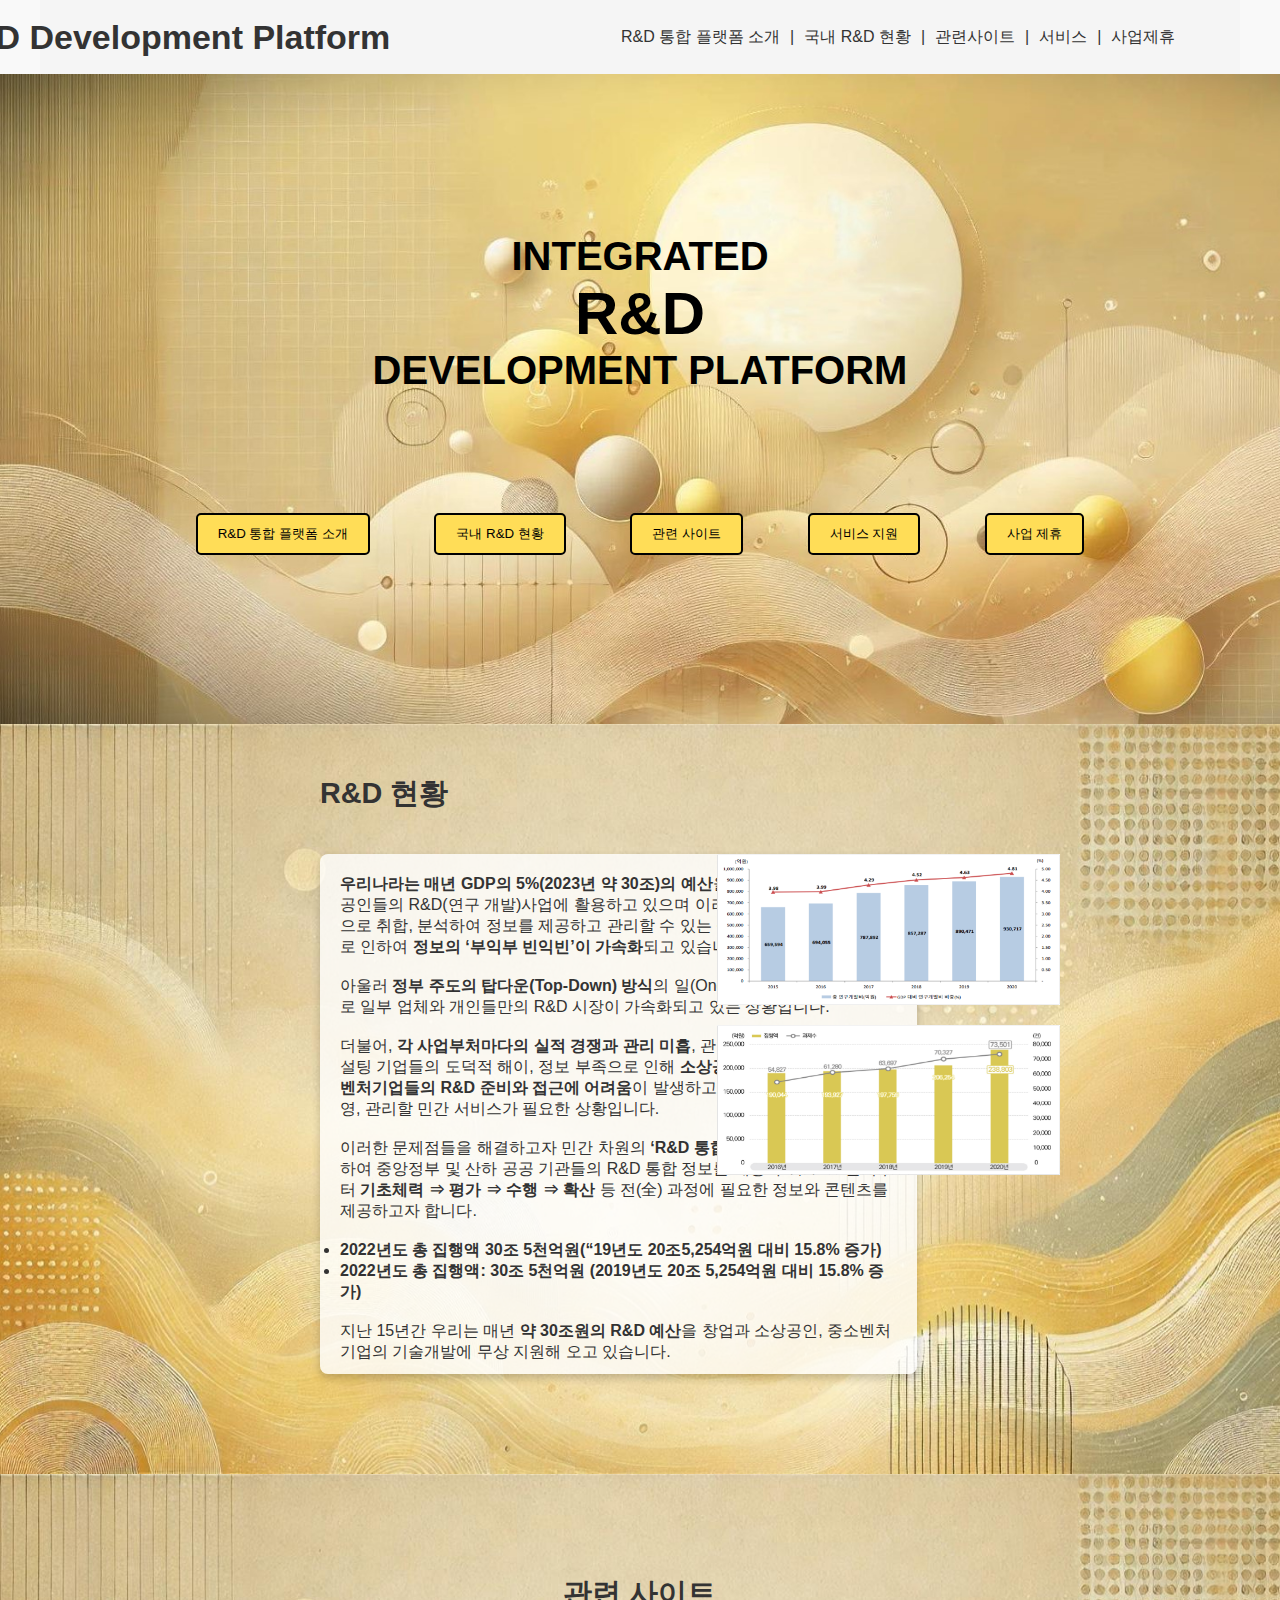
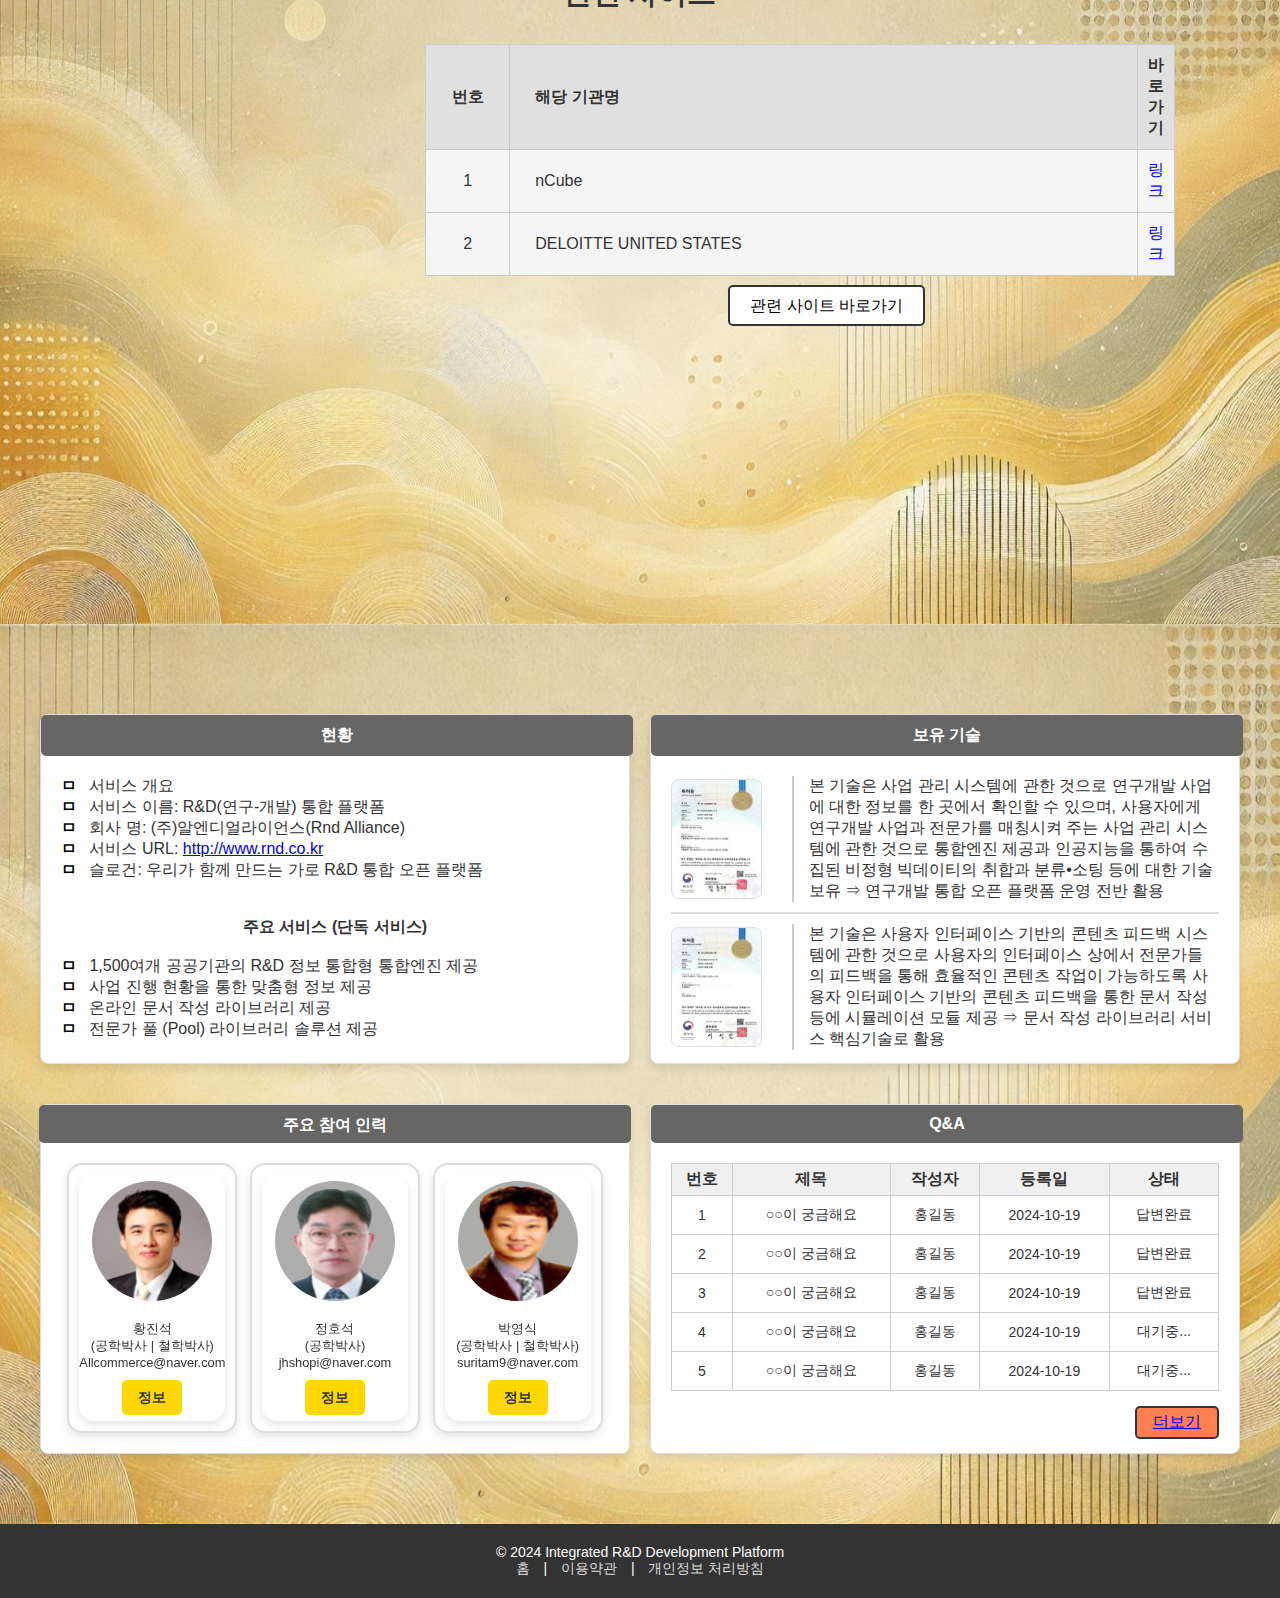
==== index.html @ ad9f5a53 "Add files via upload" ====
<!DOCTYPE html>
<html lang="ko">
<head>
    <meta charset="UTF-8">
    <meta name="viewport" content="width=device-width, initial-scale=1.0">
    <title>Integrated R&D Development Platform</title>
    <link rel="stylesheet" href="indexstyles.css">
</head>

<body>
    <!-- Header -->
        <header>
            <div class="container">
                <h1>Integrated R&D Development Platform</h1>
                <nav class="center-nav">
                    <div class="dropdown">
                        <a href="index.html">R&D 통합 플랫폼 소개</a>
                        <div class="dropdown-content">
                            <a href="link1.html">현황</a>
                            <a href="link1.html">보유기술</a>
                            <a href="link1.html">참여인력</a>
                        </div>
                    </div>
                    <span>|</span>
                    
                    <!-- 서브 메뉴가 포함된 항목 -->
                    <div class="dropdown">
                        <a href="kr_rd_status.html">국내 R&D 현황</a>
                        <div class="dropdown-content">
                            <a href="kr_rd_status.html">현황</a>
                        </div>
                    </div>
                    
                    <span>|</span>
                    <a href="rd_links.html">관련사이트</a>
                    <span>|</span>
    
                    <div class="dropdown">
                        <a href="rd_service.html">서비스</a>
                        <div class="dropdown-content">
                            <a href="rd_service.html">공지사항</a>
                            <a href="link1.html">게시판</a>
                        </div>
                    </div>
                    
                    <span>|</span>
                    <div class="dropdown">
                        <a href="rd_partnership.html">사업제휴</a>
                        <div class="dropdown-content">
                            <a href="link1.html">게시판</a>
                        </div>
                    </div>
                </nav>
                <div class="right-nav">
                    <a href="login.html">로그인</a>
                    <a href="signup.html">회원가입</a>
                </div>
            </div>
        </header>

    <!-- Main Banner -->
    <section class="main-banner">
        <div class="banner-content">
            <h2>INTEGRATED<br><span class="highlight">R&D</span><br>DEVELOPMENT PLATFORM</h2>
            <div class="main-buttons">
                <button>R&D 통합 플랫폼 소개</button>
                <button>국내 R&D 현황</button>
                <button>관련 사이트</button>
                <button>서비스 지원</button>
                <button>사업 제휴</button>
            </div>
        </div>
    </section>

    <!-- R&D 현황 Section -->
    <section id="status" class="rnd-status">
        <h3>R&D 현황</h3>
        <div class="rnd-content">
            <div class="text">
                <p><strong>우리나라는 매년 GDP의 5%(2023년 약 30조)의 예산</strong>을 중소기업 및 창업, 소상공인들의 R&D(연구 개발)사업에 활용하고 있으며 이러한 R&D 예산을 전문적으로 취합, 분석하여 정보를 제공하고 관리할 수 있는 공공 및 민간업체의 부재로 인하여 <strong>정보의 ‘부익부 빈익빈’이 가속화</strong>되고 있습니다.</p>
                <br>
                <p>아울러 <strong>정부 주도의 탑다운(Top-Down) 방식</strong>의 일(One)방향적인 예산 집행으로 일부 업체와 개인들만의 R&D 시장이 가속화되고 있는 상황입니다.</p>
                <br>
                <p>더불어, <strong>각 사업부처마다의 실적 경쟁과 관리 미흡</strong>, 관련 전문가 검증 부재와 컨설팅 기업들의 도덕적 해이, 정보 부족으로 인해 <strong>소상공인 및 예비창업자, 중소벤처기업들의 R&D 준비와 접근에 어려움</strong>이 발생하고 있으며, R&D 사업을 운영, 관리할 민간 서비스가 필요한 상황입니다.</p>
                <br>
                <p>이러한 문제점들을 해결하고자 민간 차원의 <strong>‘R&D 통합 플랫폼’</strong> 서비스를 제공하여 중앙정부 및 산하 공공 기관들의 R&D 통합 정보를 제공하고, R&D 준비부터 <strong>기초체력 ⇒ 평가 ⇒ 수행 ⇒ 확산</strong> 등 전(全) 과정에 필요한 정보와 콘텐츠를 제공하고자 합니다.</p>
                <br>
                <li><strong>2022년도 총 집행액 30조 5천억원(“19년도 20조5,254억원 대비 15.8% 증가)</strong></li>
                <li><strong>2022년도 총 집행액: 30조 5천억원 (2019년도 20조 5,254억원 대비 15.8% 증가)</strong></li>
                <br>
                <p>지난 15년간 우리는 매년 <strong>약 30조원의 R&D 예산</strong>을 창업과 소상공인, 중소벤처기업의 기술개발에 무상 지원해 오고 있습니다.</p>
                <br>
                <p>약 800여개의 기관에서 연구개발 예산을 집행하고 있으나 각기 다른 홈페이지에서 정보를 제공하기에 <strong>일반 시민들이 정보에 접근하기 어려운 상황</strong>입니다. 아울러, 이와 같은 사업을 평가, 심사하는 <strong>전문가들 또한 다른 정보에 접근하기 어려운 현실</strong>입니다.</p>
                <br>
                <p>따라서, 최근 이러한 정보들을 취합하여 제공하는 서비스들이 생기고 있지만, 일부 대기업(은행 등)에서 제공하는 유사 서비스는 <strong>‘맛보기’ 수준의 정보 제공에 그치고 있는 상황</strong>입니다.</p>
                <br>
                <p>연구개발(R&D) 통합 플랫폼은 <strong>800여개의 주요 정부부처와 유관기관</strong>이 제공하는 연구개발 사업 내용을 실시간으로 취합하고, 소비자들의 니즈에 부합하도록 가공하여 <strong>통합 포털(Portal)</strong> 역할을 수행할 것입니다.</p>
            </div>
            <div class="charts">
                <img src="picture/chart1.png" alt="Chart 1">
                <img src="picture/chart2.png" alt="Chart 2">
            </div>
        </div>
    </section>

    <!-- 관련 사이트 Section -->
    <section id="related-sites" class="related-sites">
        <h3>관련 사이트</h3>
        <table>
            <tr>
                <th><strong>번호</strong></th>
                <th><strong>해당 기관명</strong></th>
                <th><strong>바로가기</strong></th>
            </tr>
            <tr class="data-row">
                <td>1</td>
                <td>nCube</td>
                <td><a href="https://ncube.com/" target="_blank">링크</a></td>
            </tr>
            <tr class="data-row">
                <td>2</td>
                <td>DELOITTE UNITED STATES</td>
                <td><a href="https://www2.deloitte.com/us/en/insights/topics/digital-transformation/cloud-enabled-research-and-development-innovation.html" target="_blank">링크</a></td>
            </tr>
            <!-- 추가적인 테이블 행들 -->
        </table>
        <div class="button-container">
            <a href="https://example.com" class="go-button">관련 사이트 바로가기</a> <!-- 링크 추가 -->
        </div>
    </section>

    <!-- 인포 페이지 사이트 Section -->
    <section class="info-page">
        <!-- 첫 번째 가로 정렬 그룹: 현황과 보유 기술 -->
        <div class="horizontal-container">
            <!-- 현황 Section -->
            <div class="section overview">
                <h3>현황</h3>
                <ul>
                    <li>서비스 개요</li>
                    <li>서비스 이름: R&D(연구-개발) 통합 플랫폼</li>
                    <li>회사 명: (주)알엔디얼라이언스(Rnd Alliance)</li>
                    <li>서비스 URL: <a href="index.html">http://www.rnd.co.kr</a></li>
                    <li>슬로건: 우리가 함께 만드는 가로 R&D 통합 오픈 플랫폼</li>
                </ul>
                <br>
                <br>
                <h4>주요 서비스 (단독 서비스)</h4>
                <br>
                <ul>
                    <li>1,500여개 공공기관의 R&D 정보 통합형 통합엔진 제공</li>
                    <li>사업 진행 현황을 통한 맞춤형 정보 제공</li>
                    <li>온라인 문서 작성 라이브러리 제공</li>
                    <li>전문가 풀 (Pool) 라이브러리 솔루션 제공</li>
                </ul>
            </div>
    
            <!-- 보유 기술 Section -->
            <div class="section technology">
                <h3>보유 기술</h3>
                <div class="tech-details">
                    <img src="picture/certificate1.jpg" alt="기술 이미지">
                    <p>본 기술은 사업 관리 시스템에 관한 것으로 연구개발 사업에 대한 정보를 한 곳에서 확인할 수 있으며, 사용자에게 연구개발 사업과 전문가를 매칭시켜 주는 사업 관리 시스템에 관한 것으로 통합엔진 제공과 인공지능을 통하여 수집된 비정형 빅데이티의 취합과 분류•소팅 등에 대한 기술 보유
                        ⇒ 연구개발 통합 오픈 플랫폼 운영 전반 활용</p>
                </div>
                <div class="tech-details">
                    <img src="picture/certificate2.jpg" alt="기술 이미지">
                    <p>본 기술은 사용자 인터페이스 기반의 콘텐츠 피드백 시스템에 관한 것으로 사용자의 인터페이스 상에서 전문가들의 피드백을 통해 효율적인 콘텐츠 작업이 가능하도록 사용자 인터페이스 기반의 콘텐츠 피드백을 통한 문서 작성 등에 시뮬레이션 모듈 제공
                        ⇒ 문서 작성 라이브러리 서비스 핵심기술로 활용</p>
                </div>
            </div>
        </div>
    
        <!-- 두 번째 가로 정렬 그룹: 주요 참여 인력과 Q&A -->
        <div class="horizontal-container">
            <!-- 주요 참여 인력 Section -->
            <div class="section team">
                <h3>주요 참여 인력</h3>
                <div class="team-members-container">
                    <div class="team-member">
                        <div class="card">
                            <!-- Front Side -->
                            <div class="card-front">
                                <img src="picture/hwang.png" alt="황진석">
                                <p>황진석<br>(공학박사 | 철학박사)</p>
                                <p>Allcommerce@naver.com</p>
                                <button class="info-button" onclick="flipCard(this)">정보</button>
                            </div>
                            <!-- Back Side -->
                            <div class="card-back">
                            <p><strong>∎전문분야 :</strong><br> IT 신기술, <br>정보보안,<br> 메타버스, <br>IT서비스, SNS</p>
                                <br>
                            <strong><p>∎주요약력 :<br></p></strong>
                                <p>㈜올커머스 대표<br></p>
                                <br>
                                <p>동국대학교 국제정보보호대학원 겸임교수 <br><br>동서울대학교 <br>컴퓨터정보과 <br>겸임교수<br></p>
                                <br>
                                <p>(사)한국IT정책<br>경영학회 이사 <br><br>(사)한국불교명상상담심리학회 <br>이사<br></p>
                                <br>
                                <strong><p>∎ 학력 :<br></p></strong>
                                <p>서울불교대학원대학교 불교학<br>(응용불교) 전공 <br>철학박사<br></p>
                                <br>
                                <p>숭실대학교 <br>일반대학원 <br>IT정책경영<br>(IT 서비스) 전공 <br>공학박사<br></p>
                                <br>
                                <p>동국대학교 국제정보보호대학원 정보보호<br>(사이버 포렌식)전공 <br>공학석사<br></p>
                                <button class="info-button" onclick="flipCard(this)">뒤로</button>
                            </div>
                        </div>
                    </div>
    
                    <div class="team-member">
                        <div class="card">
                            <div class="card-front">
                                <img src="picture/jung.png" alt="정호석">
                                <p>정호석<br>(공학박사)</p>
                                <p>jhshopi@naver.com</p>
                                <button class="info-button" onclick="flipCard(this)">정보</button>
                            </div>
                            <div class="card-back">
                                <p><strong>∎전문분야 :</strong><br><br><br></p>
                                    <p><strong>∎주요약력 :</strong><br></p>
                                    <p>㈜나오디지털 <br>대표</p>
                                    <br>
                                    <p>대한민국산업<br>현장교수<br>(정보통신 4기)<br><br> 전자, 전기, <br>유•무선 기능장<br></p>
                                    <br>
                                    <p><strong>∎ 학력 :</strong></p>
                                    <p>서울불교대학원대학교 불교학<br>(응용불교) 전공 <br>철학박사</p>
                                    <br>
                                    <p>숭실대학교 <br>일반대학원 <br>IT정책경영<br>(IT 서비스) 전공 <br>공학박사</p>
                                    <br>
                                    <p>동국대학교 <br>국제정보보호<br>대학원 정보보호(사이버 포렌식)전공 <br>공학석사</p>
                                <button class="info-button" onclick="flipCard(this)">뒤로</button>
                            </div>
                        </div>
                    </div>
    
                    <div class="team-member">
                        <div class="card">
                            <div class="card-front">
                                <img src="picture/park.png" alt="박영식">
                                <p>박영식<br>(공학박사 | 철학박사)</p>
                                <p>suritam9@naver.com</p>
                                <button class="info-button" onclick="flipCard(this)">정보</button>
                            </div>
                            <div class="card-back">
                                <p><strong>∎전문분야 :</strong> <br>정보보호, <br>해킹, 인공지능</p>
                                <br>
                                <p><strong>∎주요약력 :</strong></p>
                                <p>㈜보안정보기술 대표</p>
                                <br>
                                <p>동서울대학교 <br>컴퓨터정보과 <br>겸임교수</p>
                                <br>
                                <p><strong>∎ 학력 :</strong></p>
                                <p>서울불교대학원대학교 불교학<br>(응용불교) 전공 <br>철학박사</p>
                                <br>
                                <p>숭실대학교 <br>일반대학원 <br>IT정책경영<br>(IT 서비스) 전공 <br>공학박사</p>
                                <br>
                                <p>숭실대학교 <br>정보보호대학원  <br>공학석사 <br><br>숭실대학교<br> 컴퓨터 정보과 <br>학사</p>
                                <button class="info-button" onclick="flipCard(this)">뒤로</button>
                            </div>
                        </div>
                    </div>
                </div>
            </div>
        
    
            <!-- Q&A Section -->
            <div class="section qna">
                <h3>Q&A</h3>
                <table>
                    <tr>
                        <th>번호</th>
                        <th>제목</th>
                        <th>작성자</th>
                        <th>등록일</th>
                        <th>상태</th>
                    </tr>
                    <tr>
                        <td>1</td>
                        <td>○○이 궁금해요</td>
                        <td>홍길동</td>
                        <td>2024-10-19</td>
                        <td>답변완료</td>
                    </tr>
                    <tr>
                        <td>2</td>
                        <td>○○이 궁금해요</td>
                        <td>홍길동</td>
                        <td>2024-10-19</td>
                        <td>답변완료</td>
                    </tr>
                    <tr>
                        <td>3</td>
                        <td>○○이 궁금해요</td>
                        <td>홍길동</td>
                        <td>2024-10-19</td>
                        <td>답변완료</td>
                    </tr>
                    <tr>
                        <td>4</td>
                        <td>○○이 궁금해요</td>
                        <td>홍길동</td>
                        <td>2024-10-19</td>
                        <td>대기중...</td>
                    </tr>
                    <tr>
                        <td>5</td>
                        <td>○○이 궁금해요</td>
                        <td>홍길동</td>
                        <td>2024-10-19</td>
                        <td>대기중...</td>
                    </tr>
                </table>
                <div class="more-button">
                    <a href="https://example.com">더보기</a> <!-- 링크 추가 -->
                </div>
            </div>
        </div>
    </section>

    <!-- Footer Section -->
    <footer>
        <p>© 2024 Integrated R&D Development Platform</p>
        <nav>
            <a href="#">홈</a> | <a href="#">이용약관</a> | <a href="#">개인정보 처리방침</a>
        </nav>
    </footer>

    <!-- JavaScript를 여기에 추가 -->
    <script>
        document.addEventListener("DOMContentLoaded", function() { //관련 사이트 Section javascript
            const rows = document.querySelectorAll(".data-row");
            rows.forEach((row, index) => {
                if (index < 10) { // 첫 10개 행 표시
                    row.style.display = "table-row";
                }
            });
        });

        function flipCard(button) {  // 주요 참여인력 카드 뒤집기 Section javascript
            const teamMember = button.closest('.team-member');
            teamMember.classList.toggle('flipped'); // 플립 클래스 추가/제거
        }

        document.addEventListener("DOMContentLoaded", function () {
            const cardBacks = document.querySelectorAll('.card-back');
            
            cardBacks.forEach(cardBack => {
                const content = cardBack.getAttribute('data-content');
                const textContainer = cardBack.querySelector('.text-content');
                
                for (let i = 0; i < content.length; i += 8) {
                    const paragraph = document.createElement('p');
                    paragraph.textContent = content.slice(i, i + 8);
                    textContainer.appendChild(paragraph);
                }
            });
        });
    </script>
</body>
</html>
---- indexstyles.css ----
/* Reset */
* {
    margin: 0;
    padding: 0;
    box-sizing: border-box;
}

html, body {
    overflow-x: hidden;
}

body {
    font-family: 'Arial', sans-serif;
    background-color: #f9f9f9;
    color: #333;
}

/* Container Flexbox */
.container {
    max-width: 1200px;
    margin: 0 auto;
    padding: 0 15px;
    display: flex;
    justify-content: space-between;
    align-items: center;
    background-color: #f5f5f5;
    gap: 10px; /* 요소 사이 여백 */
}

/* Header title on the left */
h1 {
    font-size: 34px;
    color: #333;
    flex-shrink: 0;
    white-space: nowrap;
    text-align: left;
    margin-left: -300px;
    padding: 1.5%;
}

/* Center navigation */
.center-nav {
    display: flex;
    justify-content: center;
    align-items: center;
}

.center-nav a {
    margin: 0 10px;
    text-decoration: none;
    color: #333;
    font-size: 1rem;
}

.center-nav a:hover {
    text-decoration: underline;
}

/* 드롭다운 스타일 */
.dropdown {
    position: relative;
    display: inline-block;
}

.dropdown-content {
    max-height: 0; /* 기본적으로 숨김 */
    overflow: hidden;
    position: absolute;
    top: 100%;
    left: 0;
    background-color: #f9f9f9;
    box-shadow: 0px 8px 16px rgba(0, 0, 0, 0.2);
    border-radius: 10px;
    min-width: 120px;
    z-index: 1;
    opacity: 0; /* 초기 상태에서 숨김 */
    transition: max-height 0.5s ease, opacity 0.5s ease; /* 슬라이드와 페이드 효과 */
}

.dropdown-content a {
    color: #333;
    padding: 12px 16px;
    text-decoration: none;
    display: block;
}

.dropdown-content a:hover {
    background-color: #ddd;
}

/* 드롭다운 메뉴가 보여질 때 */
.dropdown:hover .dropdown-content {
    max-height: 500px; /* 충분히 큰 값으로 설정해 메뉴 전체가 보이도록 함 */
    opacity: 1; /* 페이드 효과로 보이게 함 */
}

/* Right navigation */
.right-nav {
    white-space: nowrap;
    text-align: right;
    margin-right: -300px;
}

.right-nav a {
    margin-left: 10px;
    text-decoration: none;
    color: #333;
    font-size: 1rem;
}

.right-nav a:hover {
    text-decoration: underline;
}

/* Main Banner */
.main-banner {
    background-image: url('picture/background_wrapper.jpg');
    background-size: cover;
    height: 650px;
    padding: 100px 0;
    text-align: center;
    color: #000000;
}

.main-banner h2 {
    font-size: 2.5rem;
    margin-top: 60px;
    margin-bottom: 20px;
}

.main-buttons {
    margin-top: 120px;
}

.main-buttons button {
    background-color: #ffdd57;
    border: none;
    padding: 10px 20px;
    margin: 0 30px;
    cursor: pointer;
    border-radius: 5px;
    border: 2px solid #000000;
}

.main-buttons button:hover {
    background-color: #f0c844;
}

/* R&D Status Section */
.rnd-status {
    background-image: url('picture/main_background_image.jpg');
    background-size: cover;
    background-position: center;
    background-repeat: no-repeat;
    padding: 20px;
    color: #333;
    height: 750px;
}

.rnd-status h3 {
    font-size: 1.8rem;
    text-align: left;
    margin-bottom: 20px;
    margin-top: 30px;
    margin-left: 300px;
}

.rnd-status .text {
    background-color: rgba(255, 255, 255, 0.8);
    padding: 20px;
    border-radius: 8px;
    box-shadow: 0 4px 8px rgba(0, 0, 0, 0.2);
    margin: 20px auto;
    width: 70%;
    max-width: 700px;
    height: 520px;
    overflow-y: auto;
    margin-left: 300px;
}

/* Highlighted Text */
.highlight {
    font-size: 1.5em;
    font-weight: bold;
}

/* R&D Content Layout */
.rnd-content {
    display: flex;
    justify-content: space-between;
    align-items: flex-start;
}

.rnd-content .text {
    width: 60%;
    font-size: 1rem;
}

.rnd-content .charts {
    width: 35%;
    text-align: center;
}

.charts img {
    max-width: 100%;
    margin-bottom: 20px;
    display: block;
    margin: 20px auto;
    transform: translateX(-200px);
}

/* Related Sites Section */
.related-sites {
    background-image: url('picture/main_background_image.jpg');
    background-size: cover;
    background-repeat: no-repeat;
    background-position: center;
    width: 100%;
    height: 750px;
    padding: 100px 15px;
}

.related-sites h3 {
    font-size: 1.8rem;
    text-align: center;
    margin-bottom: 30px;
}

.related-sites table {
    background-color: #f5f5f5;
    width: 60%;
    border-collapse: collapse;
    margin: 0 auto;
    margin-left: 410px;
}

.related-sites th, .related-sites td {
    padding: 10px;
    border: 1px solid #ccc;
    text-align: left;
}

.related-sites th {
    background-color: #e0e0e0;
}

.related-sites th:nth-child(1), .related-sites td:nth-child(1) {
    width: 100px;
    text-align: center;
}

.related-sites th:nth-child(2), .related-sites td:nth-child(2) {
    width: 800px;
    padding-left: 25px;
}

/* Hide .data-row by default */
.data-row {
    display: none;
}

.button-container {
    text-align: right;
    margin-top: 20px;
    margin-right: 340px;
}

.go-button {
    padding: 10px 20px;
    background-color: #ffffff;
    color: #000000;
    border: 2px solid #333333;
    border-radius: 5px;
    cursor: pointer;
    font-size: 1rem;
    text-decoration: none;
}

.go-button:hover {
    background-color: #929292;
}

/* Links in related-sites table */
.related-sites td a {
    color: blue;
    text-decoration: none;
}

.related-sites td a:hover {
    color: darkblue;
}

/* Info Page Section */
.info-page {
    background: url('picture/main_background_image.jpg') center/cover no-repeat;
    padding: 70px 15px;
    font-family: Arial, sans-serif;
    color: #333;
    display: flex;
    flex-direction: column;
    gap: 20px;
    align-items: center;
    width: 100%;
    box-sizing: border-box;
}

/* List Styles */
.section ul {
    list-style-type: none;
    padding-left: 0;
}

.section ul li::before {
    content: "ㅁ ";
    color: black;
    margin-right: 8px;
    font-weight: bold;
}

/* Horizontal Container */
.horizontal-container {
    display: flex;
    gap: 20px;
    justify-content: space-between;
    width: 100%;
    max-width: 1200px;
    box-sizing: border-box;
    align-items: flex-start;
}

/* Section Styling */
.section {
    background-color: white;
    border: 1px solid #ddd;
    padding: 20px;
    border-radius: 8px;
    box-shadow: 0 4px 8px rgba(0, 0, 0, 0.1);
    flex: 1;
    min-width: 300px;
    max-width: 600px;
    margin-top: 20px;
    height: 350px;
    box-sizing: border-box;
}

.section h3 {
    font-size: 1rem;
    background-color: #666;
    color: #fff;
    padding: 10px;
    border-radius: 5px;
    text-align: center;
    margin: -20px -20px 20px -20px;
    width: 108%;
    margin-bottom: 20px;
}

.section h4 {
    text-align: center;
}

/* Tech Details Section */
.tech-details {
    display: flex;
    align-items: center;
    margin-bottom: 15px;
}

.tech-details img {
    width: 120px;
    height: 120px;
    margin-right: 15px;
    border: 1px solid #ddd;
    border-radius: 8px;
}

.tech-details p {
    margin-left: 15px;
    padding-left: 15px;
    border-left: 2px solid #ccc;
}

.tech-details:not(:last-child) {
    border-bottom: 2px solid #ddd;
    padding-bottom: 10px;
    margin-bottom: 10px;
}

/* Team Section */
.team {
    padding: 20px;
    background-color: #fff;
    border: 1px solid #ddd;
    border-radius: 8px;
    box-shadow: 0 4px 8px rgba(0, 0, 0, 0.1);
    display: flex;
    flex-direction: column;
    align-items: center;
    width: 100%;
}

.team h3 {
    font-size: 1rem;
    background-color: #666;
    color: #fff;
    padding: 10px;
    border-radius: 5px;
    text-align: center;
    margin: -20px -20px 20px -20px;
    width: 108%;
    height: 38px;
    margin-bottom: 20px;
}

/* Team Member Cards */
.team-members-container {
    display: flex;
    justify-content: space-around;
    width: 100%;
    flex-wrap: wrap;
}

.team-member {
    perspective: 1000px;
    width: 170px;
    height: 270px;
    background-color: #fff;
    border: 2px solid #ddd;
    border-radius: 15px;
    padding: 10px;
    text-align: center;
    box-shadow: 0 4px 8px rgba(0, 0, 0, 0.1);
}

.team-member .card {
    width: 100%;
    height: 100%;
    position: relative;
    transform-style: preserve-3d;
    transition: transform 0.6s;
}

.team-member .card-front,
.team-member .card-back {
    position: absolute;
    width: 100%;
    height: 100%;
    backface-visibility: hidden;
    display: flex;
    flex-direction: column;
    align-items: center;
    justify-content: center;
    padding: 10px;
    border-radius: 15px;
}

.team-member .card-front {
    background-color: #fff;
    box-shadow: 0 4px 8px rgba(0, 0, 0, 0.1);
}

.team-member .card-back {
    display: block;
    background-color: #f9f9f9;
    transform: rotateY(180deg);
    overflow-y: auto;
    padding: 15px; /* 내용과 카드 테두리 사이 여백 */
    font-size: 0.85rem; /* 글씨 크기 축소 */
    max-height: 250px; /* 카드 뒷면 최대 높이 */
}

.team-member.flipped .card {
    transform: rotateY(180deg);
}

.team-member img {
    width: 120px;
    height: 120px;
    border-radius: 50%;
    margin-bottom: 20px;
}

.team-member p {
    margin: 0px 0;
    font-size: 0.8rem;
    color: #333;
}

.info-button {
    background-color: #FFD700;
    color: #333;
    border: none;
    border-radius: 5px;
    padding: 8px 16px;
    cursor: pointer;
    font-size: 0.9rem;
    font-weight: bold;
    margin-top: 10px;
}

.info-button:hover {
    background-color: #FFC107;
}

/* Q&A Table Styling */
.qna table {
    width: 100%;
    border-collapse: collapse;
    margin-top: 15px;
}

.qna th {
    background-color: #f0f0f0;
    color: #333;
    padding: 5px;
    border: 1px solid #ccc;
    text-align: center;
}

.qna td {
    padding: 10px;
    border: 1px solid #ccc;
    text-align: center;
    font-size: 14px;
}

.more-button {
    background-color: #ff7f50;
    color: white;
    padding: 4px 16px;
    border: 2px solid #333333;
    border-radius: 5px;
    cursor: pointer;
    margin-top: 15px;
    margin-bottom: -10px;
    float: right;
}

.more-button:hover {
    background-color: #ff4500;
}

/* Footer */
footer {
    text-align: center;
    padding: 20px 15px;
    background-color: #333;
    color: #fff;
    font-size: 14px;
}

footer nav a {
    color: #ddd;
    margin: 0 10px;
    text-decoration: none;
}

footer nav a:hover {
    color: #fff;
}
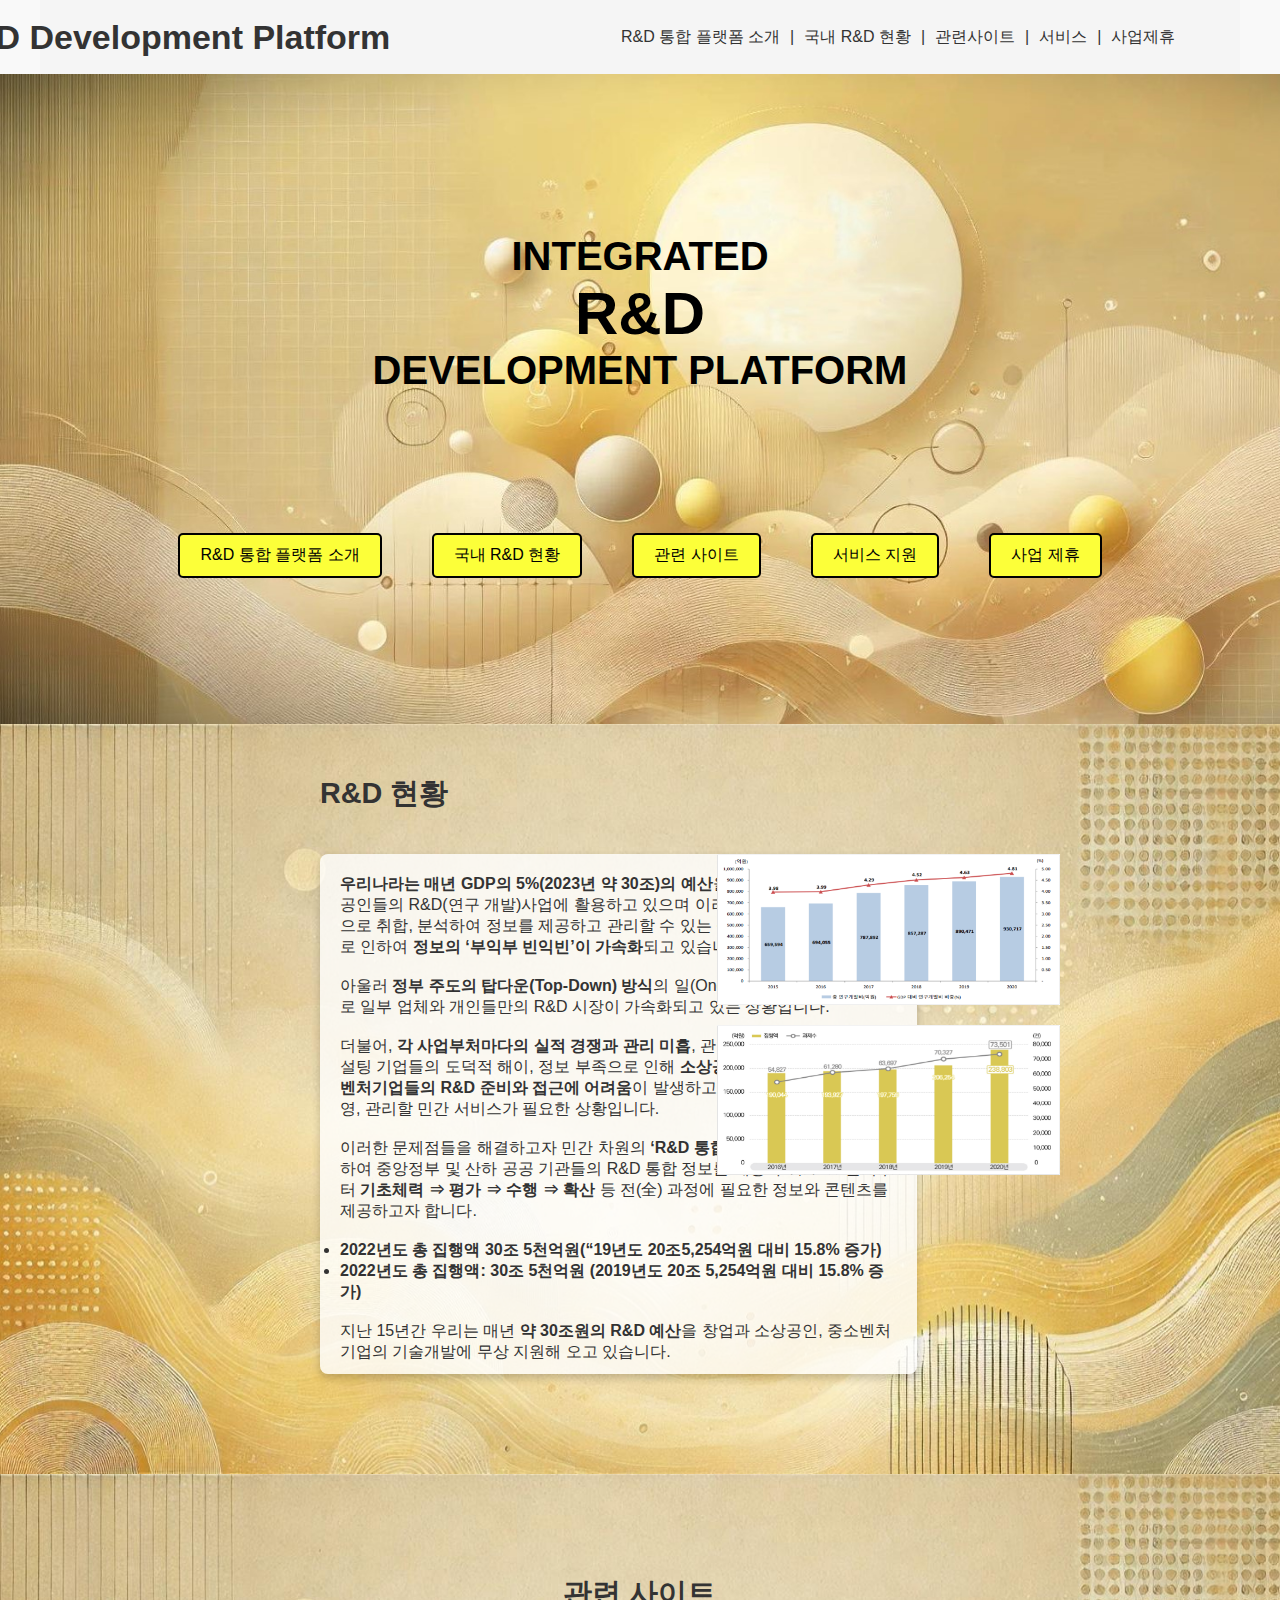
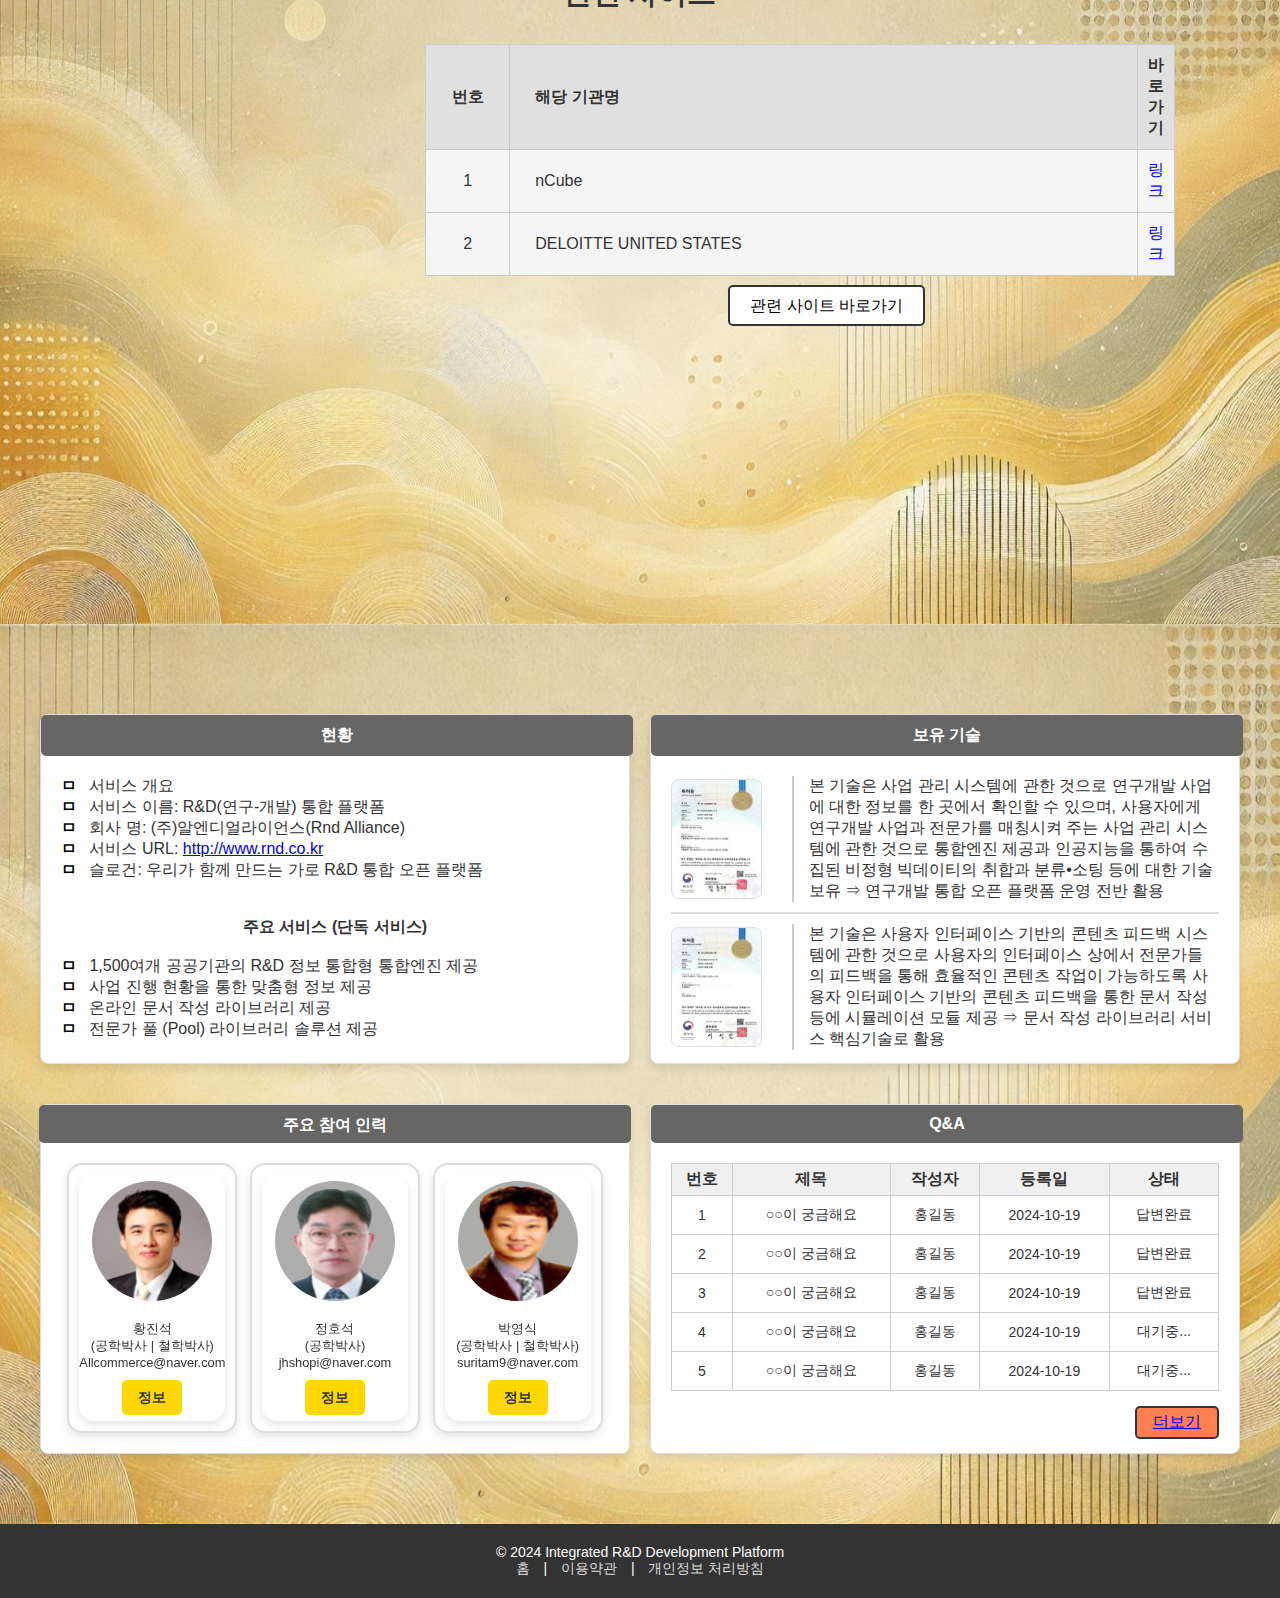
==== commit d03a662c: "Add files via upload" ====
--- a/index.html
+++ b/index.html
@@ -16,9 +16,9 @@
                     <div class="dropdown">
                         <a href="index.html">R&D 통합 플랫폼 소개</a>
                         <div class="dropdown-content">
-                            <a href="link1.html">현황</a>
-                            <a href="link1.html">보유기술</a>
-                            <a href="link1.html">참여인력</a>
+                            <a href="#status">현황</a>
+                            <a href="#related-sites">관련사이트</a>
+                            <a href="#info-page">참여인력</a>
                         </div>
                     </div>
                     <span>|</span>
@@ -39,7 +39,7 @@
                         <a href="rd_service.html">서비스</a>
                         <div class="dropdown-content">
                             <a href="rd_service.html">공지사항</a>
-                            <a href="link1.html">게시판</a>
+                            <a href="rd_q_and_a.html">Q&A</a>
                         </div>
                     </div>
                     
@@ -47,13 +47,13 @@
                     <div class="dropdown">
                         <a href="rd_partnership.html">사업제휴</a>
                         <div class="dropdown-content">
-                            <a href="link1.html">게시판</a>
+                            <a href="rd_online_board.html">게시판</a>
                         </div>
                     </div>
                 </nav>
                 <div class="right-nav">
-                    <a href="login.html">로그인</a>
-                    <a href="signup.html">회원가입</a>
+                    <a href="rd_login.html">로그인</a>
+                    <a href="rd_signup.html">회원가입</a>
                 </div>
             </div>
         </header>
@@ -63,11 +63,11 @@
         <div class="banner-content">
             <h2>INTEGRATED<br><span class="highlight">R&D</span><br>DEVELOPMENT PLATFORM</h2>
             <div class="main-buttons">
-                <button>R&D 통합 플랫폼 소개</button>
-                <button>국내 R&D 현황</button>
-                <button>관련 사이트</button>
-                <button>서비스 지원</button>
-                <button>사업 제휴</button>
+                <a href="index.html" class="button">R&D 통합 플랫폼 소개</a>
+                <a href="kr_rd_status.html" class="button">국내 R&D 현황</a>
+                <a href="rd_links.html" class="button">관련 사이트</a>
+                <a href="rd_service.html" class="button">서비스 지원</a>
+                <a href="rd_partnership.html" class="button">사업 제휴</a>
             </div>
         </div>
     </section>
@@ -125,12 +125,12 @@
             <!-- 추가적인 테이블 행들 -->
         </table>
         <div class="button-container">
-            <a href="https://example.com" class="go-button">관련 사이트 바로가기</a> <!-- 링크 추가 -->
+            <a href="rd_links.html" class="go-button">관련 사이트 바로가기</a> <!-- 링크 추가 -->
         </div>
     </section>
 
     <!-- 인포 페이지 사이트 Section -->
-    <section class="info-page">
+    <section id="info-page" class="info-page">
         <!-- 첫 번째 가로 정렬 그룹: 현황과 보유 기술 -->
         <div class="horizontal-container">
             <!-- 현황 Section -->
@@ -312,7 +312,7 @@
                     </tr>
                 </table>
                 <div class="more-button">
-                    <a href="https://example.com">더보기</a> <!-- 링크 추가 -->
+                    <a href="rd_q_and_a.html">더보기</a> <!-- 링크 추가 -->
                 </div>
             </div>
         </div>
@@ -322,7 +322,7 @@
     <footer>
         <p>© 2024 Integrated R&D Development Platform</p>
         <nav>
-            <a href="#">홈</a> | <a href="#">이용약관</a> | <a href="#">개인정보 처리방침</a>
+            <a href="index.html">홈</a> | <a href="#">이용약관</a> | <a href="#">개인정보 처리방침</a>
         </nav>
     </footer>
 
--- a/indexstyles.css
+++ b/indexstyles.css
@@ -129,21 +129,26 @@
 }
 
 .main-buttons {
+    display: flex;
+    gap: 50px; /* 버튼 사이의 간격 */
+    justify-content: center; /* 가운데 정렬을 위한 설정 */
+}
+
+.button {
+    display: inline-block;
+    padding: 10px 20px;
+    background-color: #fcff39; /* 원하는 색상으로 변경 */
+    color: #000000;
+    text-align: center;
+    text-decoration: none;
+    border-radius: 5px;
+    font-size: 16px;
     margin-top: 120px;
-}
-
-.main-buttons button {
-    background-color: #ffdd57;
-    border: none;
-    padding: 10px 20px;
-    margin: 0 30px;
-    cursor: pointer;
-    border-radius: 5px;
-    border: 2px solid #000000;
-}
-
-.main-buttons button:hover {
-    background-color: #f0c844;
+    border: 2px solid #000000; /* 테두리 선 설정 */
+}
+
+.button:hover {
+    background-color: #ffffff; /* 원하는 호버 색상 */
 }
 
 /* R&D Status Section */
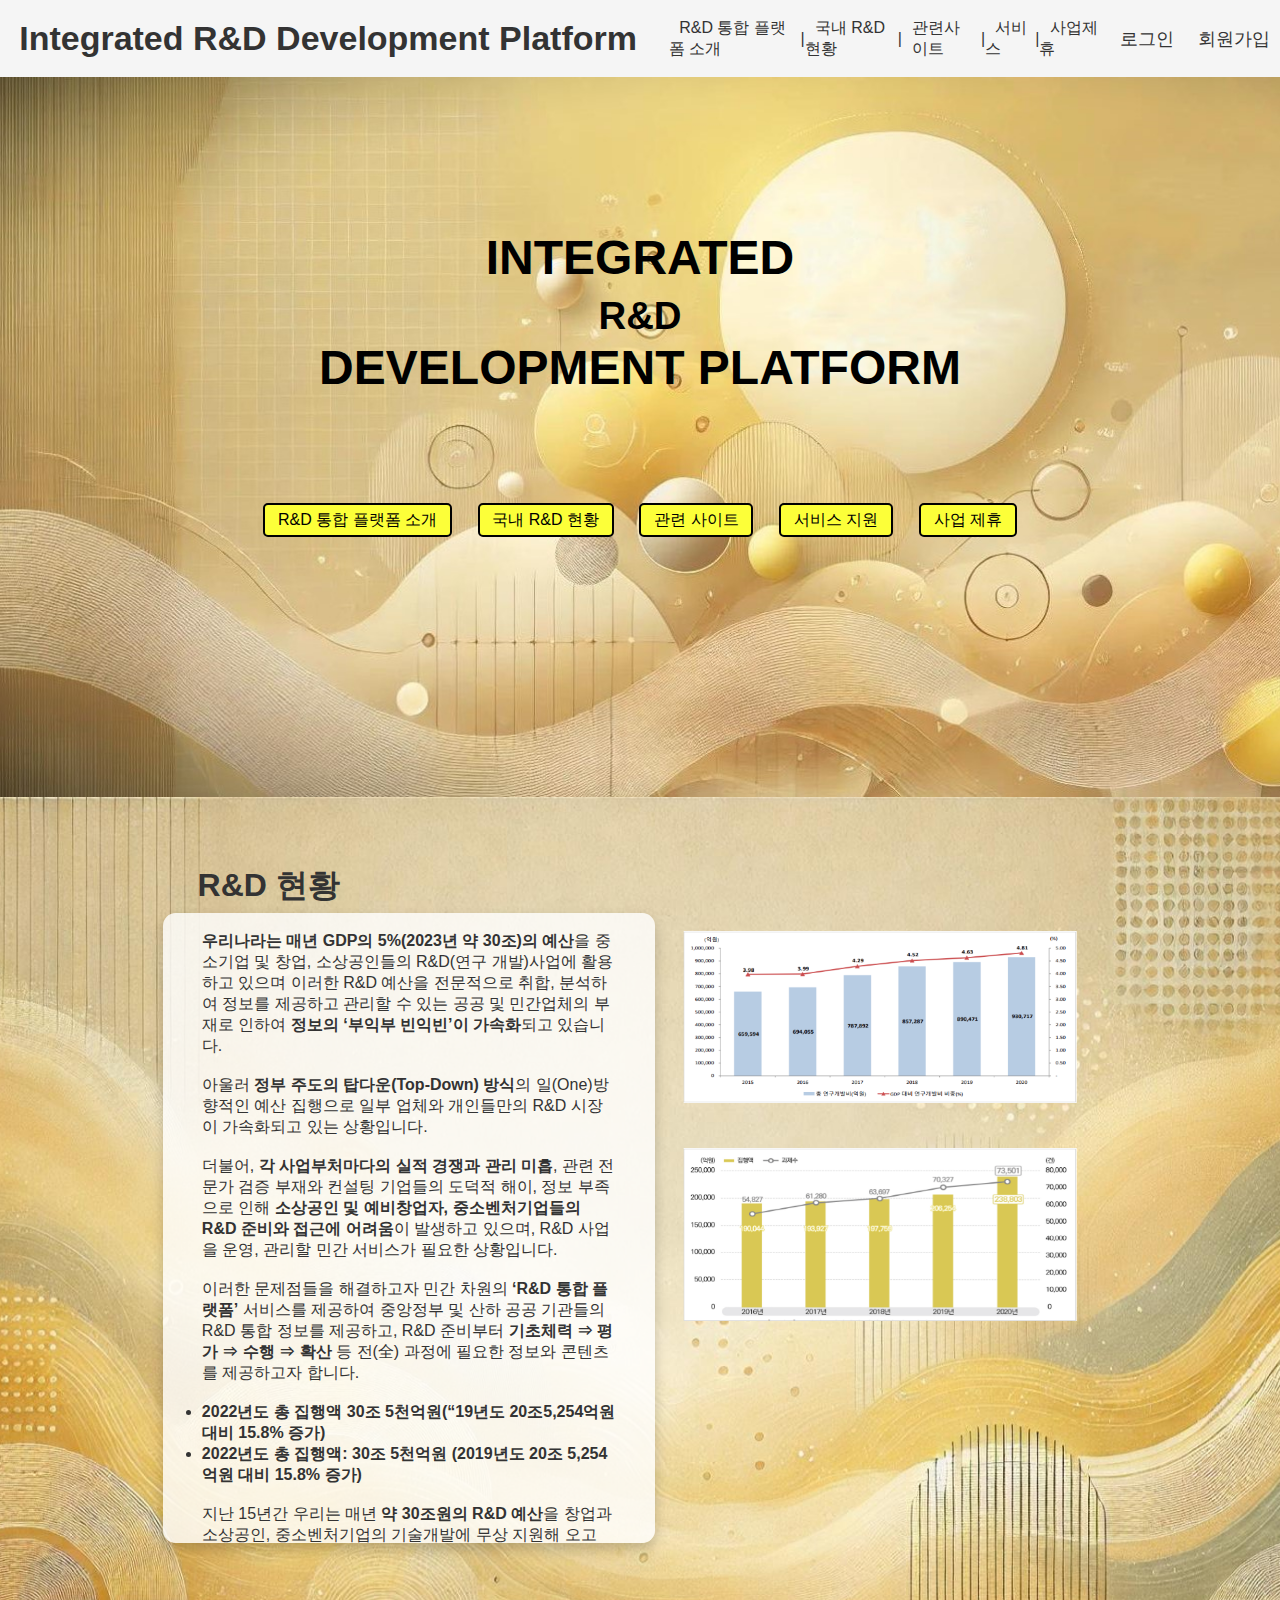
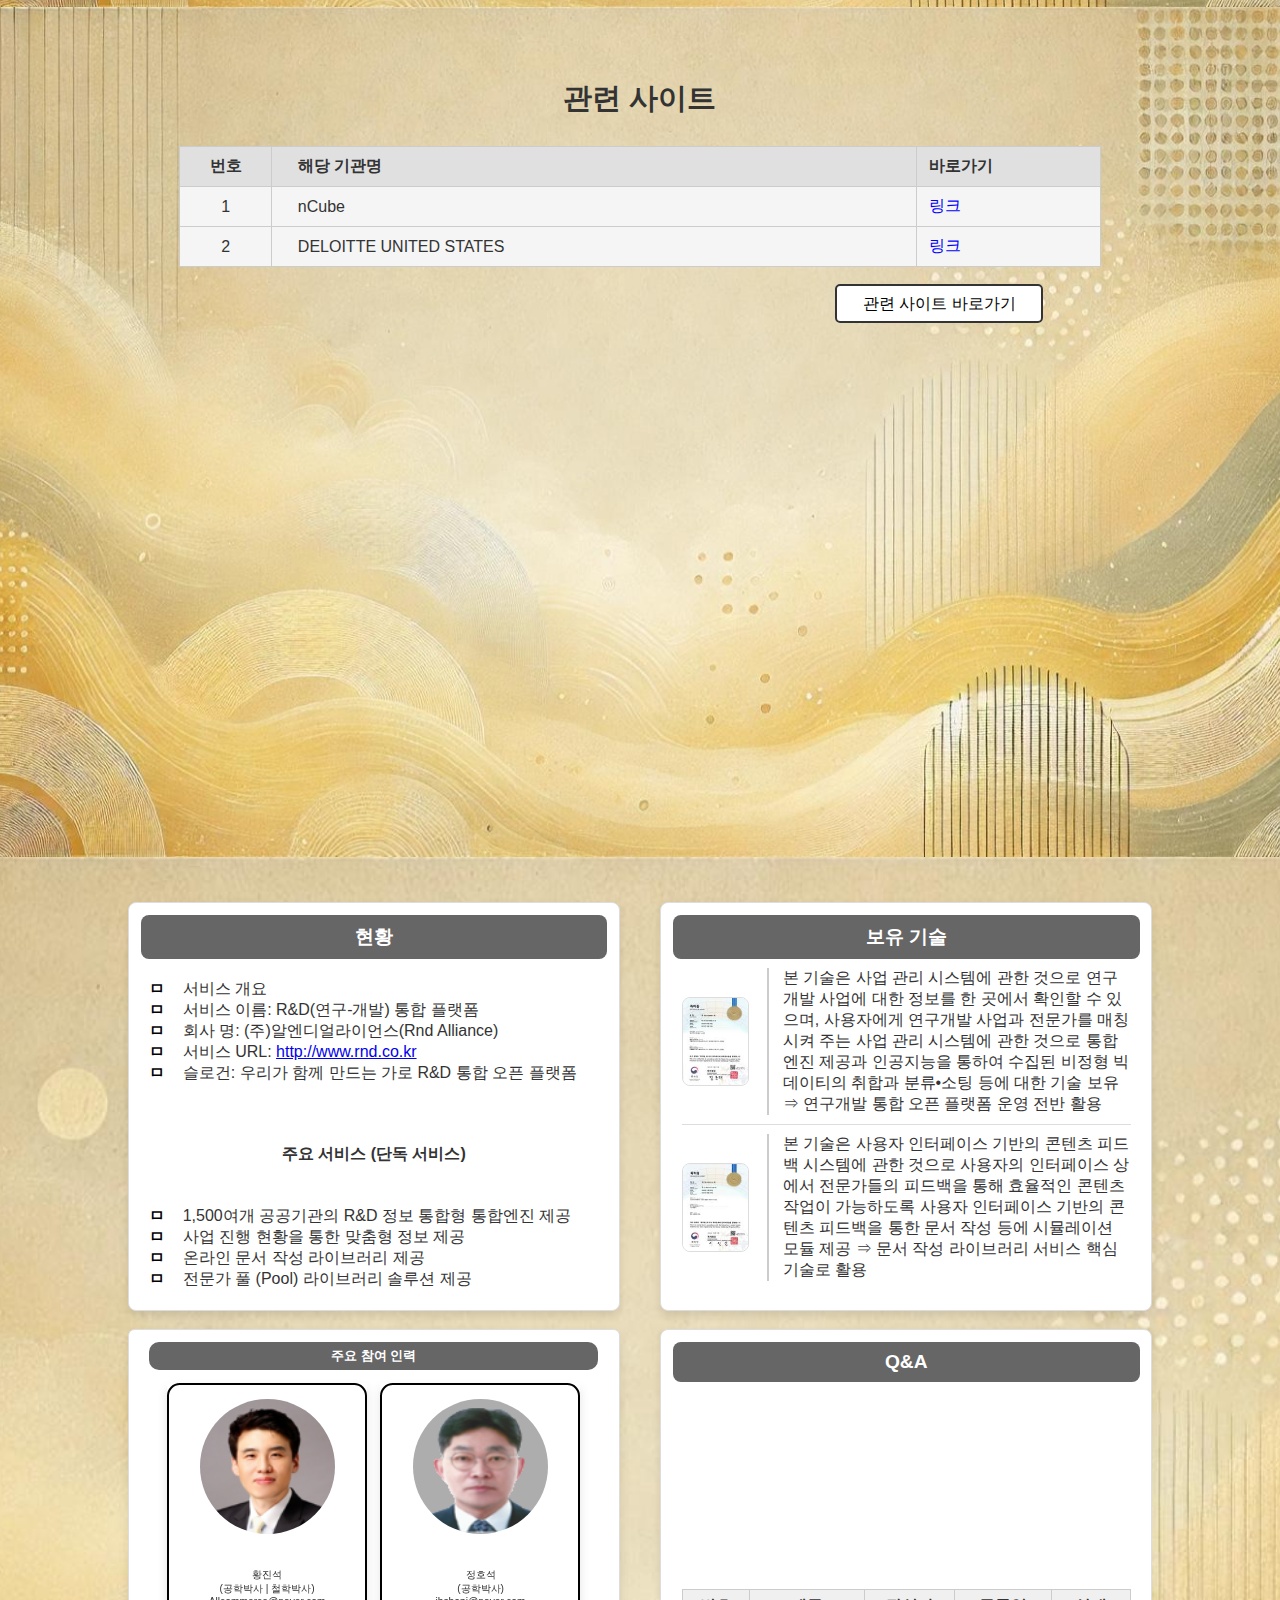
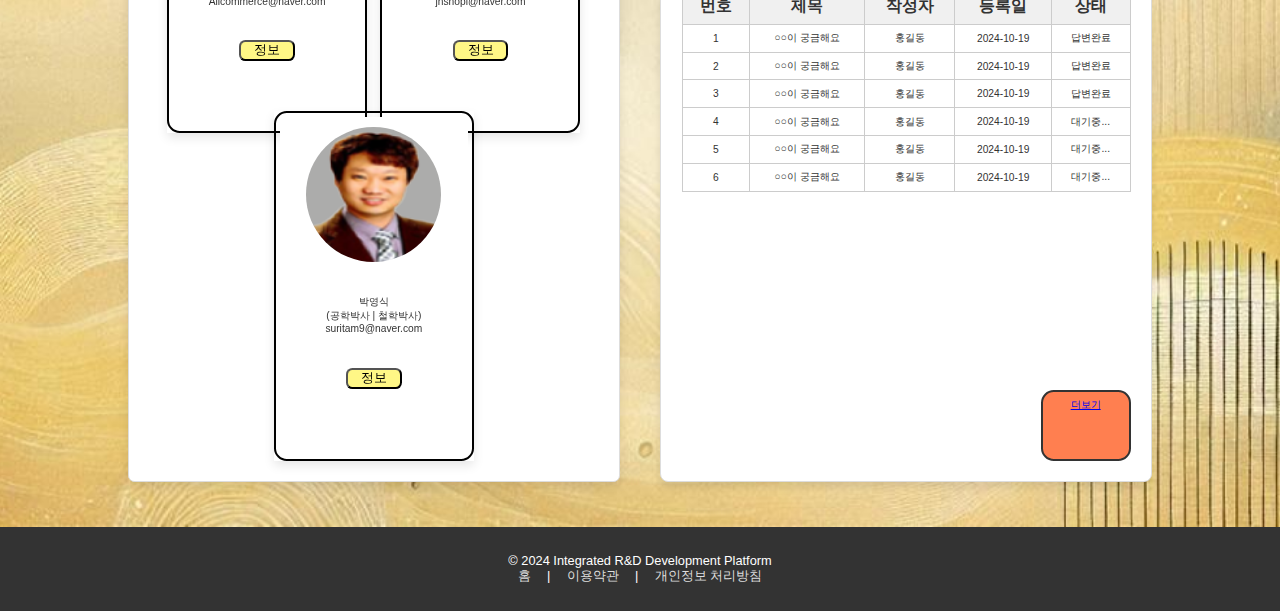
==== commit 3921c3d2: "Add files via upload" ====
--- a/index.html
+++ b/index.html
@@ -2,7 +2,7 @@
 <html lang="ko">
 <head>
     <meta charset="UTF-8">
-    <meta name="viewport" content="width=device-width, initial-scale=1.0">
+    <meta name="viewport" content="width=device-width, initial-scale=1.0, minimum-scale=0.1">
     <title>Integrated R&D Development Platform</title>
     <link rel="stylesheet" href="indexstyles.css">
 </head>
@@ -74,8 +74,8 @@
 
     <!-- R&D 현황 Section -->
     <section id="status" class="rnd-status">
-        <h3>R&D 현황</h3>
         <div class="rnd-content">
+            <h3>R&D 현황</h3>
             <div class="text">
                 <p><strong>우리나라는 매년 GDP의 5%(2023년 약 30조)의 예산</strong>을 중소기업 및 창업, 소상공인들의 R&D(연구 개발)사업에 활용하고 있으며 이러한 R&D 예산을 전문적으로 취합, 분석하여 정보를 제공하고 관리할 수 있는 공공 및 민간업체의 부재로 인하여 <strong>정보의 ‘부익부 빈익빈’이 가속화</strong>되고 있습니다.</p>
                 <br>
@@ -310,6 +310,13 @@
                         <td>2024-10-19</td>
                         <td>대기중...</td>
                     </tr>
+                    <tr>
+                        <td>6</td>
+                        <td>○○이 궁금해요</td>
+                        <td>홍길동</td>
+                        <td>2024-10-19</td>
+                        <td>대기중...</td>
+                    </tr>
                 </table>
                 <div class="more-button">
                     <a href="rd_q_and_a.html">더보기</a> <!-- 링크 추가 -->
@@ -328,34 +335,40 @@
 
     <!-- JavaScript를 여기에 추가 -->
     <script>
-        document.addEventListener("DOMContentLoaded", function() { //관련 사이트 Section javascript
-            const rows = document.querySelectorAll(".data-row");
-            rows.forEach((row, index) => {
-                if (index < 10) { // 첫 10개 행 표시
-                    row.style.display = "table-row";
-                }
-            });
+        document.addEventListener("DOMContentLoaded", function() {
+    // 관련 사이트 Section: 첫 10개 행 표시
+    const rows = document.querySelectorAll(".data-row");
+    rows.forEach((row, index) => {
+        if (index < 10) { // 첫 10개 행 표시
+            row.style.display = "table-row";
+        }
+    });
+
+    // 주요 참여 인력 카드 뒤집기 Section
+    const flipButtons = document.querySelectorAll(".info-button");
+    flipButtons.forEach(button => {
+        button.addEventListener("click", function() {
+            const card = button.closest('.card');
+            card.classList.toggle('flipped'); // 플립 클래스 추가/제거
         });
-
-        function flipCard(button) {  // 주요 참여인력 카드 뒤집기 Section javascript
-            const teamMember = button.closest('.team-member');
-            teamMember.classList.toggle('flipped'); // 플립 클래스 추가/제거
+    });
+
+    // 카드 뒷면 텍스트 추가 Section
+    const cardBacks = document.querySelectorAll('.card-back');
+    cardBacks.forEach(cardBack => {
+        const content = cardBack.getAttribute('data-content');
+        const textContainer = cardBack.querySelector('.text-content');
+        
+        // 텍스트가 있을 경우에만 내용 추가
+        if (content && textContainer) {
+            for (let i = 0; i < content.length; i += 8) {
+                const paragraph = document.createElement('p');
+                paragraph.textContent = content.slice(i, i + 8);
+                textContainer.appendChild(paragraph);
+            }
         }
-
-        document.addEventListener("DOMContentLoaded", function () {
-            const cardBacks = document.querySelectorAll('.card-back');
-            
-            cardBacks.forEach(cardBack => {
-                const content = cardBack.getAttribute('data-content');
-                const textContainer = cardBack.querySelector('.text-content');
-                
-                for (let i = 0; i < content.length; i += 8) {
-                    const paragraph = document.createElement('p');
-                    paragraph.textContent = content.slice(i, i + 8);
-                    textContainer.appendChild(paragraph);
-                }
-            });
-        });
+    });
+});
     </script>
 </body>
 </html>--- a/indexstyles.css
+++ b/indexstyles.css
@@ -17,25 +17,30 @@
 
 /* Container Flexbox */
 .container {
-    max-width: 1200px;
+    max-width: 100%;
     margin: 0 auto;
-    padding: 0 15px;
-    display: flex;
-    justify-content: space-between;
+    display: flex;
+    justify-content: space-evenly; /* 요소 간의 공간을 최대한 분배 */
     align-items: center;
     background-color: #f5f5f5;
-    gap: 10px; /* 요소 사이 여백 */
 }
 
 /* Header title on the left */
 h1 {
-    font-size: 34px;
+    font-size: 2.125rem;
     color: #333;
     flex-shrink: 0;
     white-space: nowrap;
     text-align: left;
-    margin-left: -300px;
+    margin-right: 1%; /* -300px을 %로 변환 */
     padding: 1.5%;
+}
+
+/* 작은 화면일 때 폰트 크기 조정 */
+@media (max-width: 600px) {
+    h1 {
+        font-size: 5vw; /* 화면이 작아지면 뷰포트에 따라 조정 */
+    }
 }
 
 /* Center navigation */
@@ -43,13 +48,31 @@
     display: flex;
     justify-content: center;
     align-items: center;
+    flex-wrap: nowrap; /* 한 줄 유지 */
 }
 
 .center-nav a {
-    margin: 0 10px;
+    margin: 0 1vw; /* 여백을 뷰포트 비율로 설정 */
     text-decoration: none;
     color: #333;
-    font-size: 1rem;
+    font-size: 0.85rem; /* 기본 폰트 크기 */
+    padding: 3px 0px; /* 링크 버튼 여백 추가 */
+}
+
+/* 작은 화면에서 스타일 조정 */
+@media (max-width: 600px) {
+    .center-nav a {
+        margin: 0 1vw; /* 작은 화면에서 여백을 줄여서 한 줄 유지 */
+        font-size: 0.7rem; /* 작은 화면에서 폰트 크기 축소 */
+    }
+}
+
+/* 큰 화면에서 스타일 조정 */
+@media (min-width: 1200px) {
+    .center-nav a {
+        margin: 0 0.8vw; /* 큰 화면에서 여백을 조금 더 좁게 */
+        font-size: 1rem; /* 큰 화면에서 폰트 크기 확대 */
+    }
 }
 
 .center-nav a:hover {
@@ -58,51 +81,59 @@
 
 /* 드롭다운 스타일 */
 .dropdown {
-    position: relative;
-    display: inline-block;
+    position: relative; /* 드롭다운 부모 요소에 상대 위치 설정 */
 }
 
 .dropdown-content {
     max-height: 0; /* 기본적으로 숨김 */
-    overflow: hidden;
+    overflow: hidden; /* 내용이 넘칠 경우 숨김 */
     position: absolute;
     top: 100%;
     left: 0;
     background-color: #f9f9f9;
-    box-shadow: 0px 8px 16px rgba(0, 0, 0, 0.2);
-    border-radius: 10px;
-    min-width: 120px;
+    box-shadow: 0px 0.5vh 1vh rgba(0, 0, 0, 0.2); /* 높이 단위에 vh 사용 */
+    border-radius: 5%; /* 비율에 따라 변경 */
+    min-width: 10vw; /* 뷰포트 너비의 %로 최소 너비 설정 */
     z-index: 1;
     opacity: 0; /* 초기 상태에서 숨김 */
-    transition: max-height 0.5s ease, opacity 0.5s ease; /* 슬라이드와 페이드 효과 */
-}
-
+    transition: max-height 0.5s ease, opacity 0.5s ease; /* 애니메이션 효과 */
+}
+
+/* 드롭다운 링크 스타일 */
 .dropdown-content a {
     color: #333;
-    padding: 12px 16px;
+    padding: 1vh 2vw; /* 뷰포트 단위를 사용한 패딩 */
     text-decoration: none;
-    display: block;
-}
-
-.dropdown-content a:hover {
-    background-color: #ddd;
+    display: block; /* 링크를 블록 요소로 설정 */
 }
 
 /* 드롭다운 메뉴가 보여질 때 */
 .dropdown:hover .dropdown-content {
-    max-height: 500px; /* 충분히 큰 값으로 설정해 메뉴 전체가 보이도록 함 */
-    opacity: 1; /* 페이드 효과로 보이게 함 */
+    max-height: 50vh; /* 드롭다운 높이를 충분히 설정 */
+    opacity: 1; /* 드롭다운 표시 */
+}
+
+/* 작은 화면에서 드롭다운 조정 */
+@media (max-width: 600px) {
+    .dropdown-content {
+        min-width: 80vw; /* 작은 화면에서 전체 너비의 80% */
+        border-radius: 5px; /* 테두리 반경 조정 */
+    }
+    .dropdown-content a {
+        padding: 2vh 3vw; /* 패딩을 더 넓게 */
+    }
 }
 
 /* Right navigation */
 .right-nav {
     white-space: nowrap;
     text-align: right;
-    margin-right: -300px;
+    margin-left: 0; /* 왼쪽 여백을 자동으로 설정하여 오른쪽으로 이동 */
+    margin-right: 50%; /* 오른쪽 여백을 제거 */
 }
 
 .right-nav a {
-    margin-left: 10px;
+    margin-left: 2vw; /* 뷰포트 너비에 비례한 마진 */
     text-decoration: none;
     color: #333;
     font-size: 1rem;
@@ -110,45 +141,110 @@
 
 .right-nav a:hover {
     text-decoration: underline;
+}
+
+/* 작은 화면에서 Right navigation 조정 */
+@media (max-width: 600px) {
+    .right-nav {
+        margin-right: 0; /* 작은 화면에서는 오른쪽 여백을 제거 */
+        text-align: center; /* 가운데 정렬로 변경 */
+    }
+
+    .right-nav a {
+        font-size: 0.9rem; /* 작은 화면에서 폰트 크기 축소 */
+        margin-left: 1vw; /* 여백을 조금 더 줄임 */
+    }
+}
+
+/* 큰 화면에서 Right navigation 조정 */
+@media (min-width: 1200px) {
+    .right-nav {
+        margin-right: 10px; /* 오른쪽 여백을 추가하여 이동 */
+    }
+
+    .right-nav a {
+        font-size: 1.1rem; /* 큰 화면에서 폰트 크기 확대 */
+        margin-left: 1.5vw; /* 큰 화면에서 여백 확대 */
+    }
 }
 
 /* Main Banner */
 .main-banner {
     background-image: url('picture/background_wrapper.jpg');
     background-size: cover;
-    height: 650px;
-    padding: 100px 0;
+    height: 80vh; /* 높이 증가 */
+    padding: 12vh 0; /* 상하 여백을 뷰포트 높이에 맞춰 조정 */
     text-align: center;
     color: #000000;
 }
 
 .main-banner h2 {
-    font-size: 2.5rem;
-    margin-top: 60px;
-    margin-bottom: 20px;
+    font-size: 5vw; /* 화면 너비에 맞춰 폰트 크기 조정 */
+    margin-top: 5vh;
+    margin-bottom: 2vh;
 }
 
 .main-buttons {
     display: flex;
-    gap: 50px; /* 버튼 사이의 간격 */
-    justify-content: center; /* 가운데 정렬을 위한 설정 */
-}
-
+    gap: 4vw; /* 뷰포트 너비에 맞춰 버튼 간격 조정 */
+    justify-content: center;
+}
+
+/* Button 스타일 */
 .button {
     display: inline-block;
-    padding: 10px 20px;
-    background-color: #fcff39; /* 원하는 색상으로 변경 */
+    padding: 0.5vh 1vw; /* 상하 패딩을 줄이고, 좌우 패딩을 줄임 */
+    background-color: #fcff39;
     color: #000000;
     text-align: center;
     text-decoration: none;
     border-radius: 5px;
-    font-size: 16px;
-    margin-top: 120px;
-    border: 2px solid #000000; /* 테두리 선 설정 */
+    font-size: 1.2vw; /* 뷰포트 너비에 맞춘 폰트 크기 줄임 */
+    margin-top: 10vh; /* 뷰포트 높이에 맞춘 상단 여백 */
+    border: 0.2vw solid #000000; /* 뷰포트 너비에 맞춘 테두리 */
 }
 
 .button:hover {
-    background-color: #ffffff; /* 원하는 호버 색상 */
+    background-color: #ffffff;
+}
+
+/* 작은 화면에서 스타일 조정 */
+@media (max-width: 600px) {
+    .main-banner {
+        height: 50vh; /* 작은 화면에서 높이 조정 */
+        padding: 8vh 0;
+    }
+    .main-banner h2 {
+        font-size: 6vw;
+        margin-top: 3vh;
+        margin-bottom: 2vh;
+    }
+    .main-buttons {
+        flex-direction: column; /* 작은 화면에서는 버튼을 세로 정렬 */
+        gap: 3vh;
+    }
+    .button {
+        font-size: 3vw; /* 버튼 글씨 크기 줄임 */
+        padding: 1vh 2vw; /* 버튼 패딩 줄임 */
+        margin-top: 5vh;
+    }
+}
+
+/* 큰 화면에서 스타일 조정 */
+@media (min-width: 1200px) {
+    .main-banner {
+        height: 80vh; /* 큰 화면에서 높이 증가 */
+        padding: 12vh 0;
+    }
+    .main-banner h2 {
+        font-size: 3rem;
+    }
+    .main-buttons {
+        gap: 2vw; /* 큰 화면에서 간격 축소 */
+    }
+    .button {
+        font-size: 1rem; /* 버튼 글씨 크기 줄임 */
+    }
 }
 
 /* R&D Status Section */
@@ -157,36 +253,93 @@
     background-size: cover;
     background-position: center;
     background-repeat: no-repeat;
-    padding: 20px;
+    padding: 5vh 2vw; /* 상하 패딩을 뷰포트 높이에, 좌우를 뷰포트 너비에 맞춰 조정 */
     color: #333;
-    height: 750px;
+    height: 100vh; /* 높이를 증가시켜 배경 이미지가 더 많이 보이도록 설정 */
+    display: flex; /* Flexbox 활성화 */
+    flex-direction: column; /* 세로 방향으로 정렬 */
+    align-items: center; /* 가로 방향으로 가운데 정렬 */
+    justify-content: center; /* 세로 방향으로 가운데 정렬 */
+}
+
+.rnd-status .rnd-content {
+    position: relative; /* h3를 절대 위치로 배치할 수 있도록 설정 */
+    width: 80%; /* 컨텐츠 너비 조정 */
 }
 
 .rnd-status h3 {
-    font-size: 1.8rem;
-    text-align: left;
-    margin-bottom: 20px;
-    margin-top: 30px;
-    margin-left: 300px;
+    font-size: 4vw; /* 화면 너비에 맞춰 폰트 크기 조정 */
+    text-align: left; /* 텍스트를 왼쪽 정렬 */
+    position: absolute; /* 절대 위치로 설정 */
+    top: 0; /* 상단에 배치 */
+    left: 0; /* 왼쪽에 배치 */
+    margin: 0; /* 여백 제거 */
+    margin-top: 2%;
 }
 
 .rnd-status .text {
     background-color: rgba(255, 255, 255, 0.8);
-    padding: 20px;
-    border-radius: 8px;
-    box-shadow: 0 4px 8px rgba(0, 0, 0, 0.2);
-    margin: 20px auto;
-    width: 70%;
-    max-width: 700px;
-    height: 520px;
+    padding: 2vh; /* 상하 좌우 패딩을 뷰포트 높이에 맞춰 조정 */
+    border-radius: 1vw; /* 뷰포트 너비에 맞춘 모서리 반경 */
+    box-shadow: 0 0.5vw 1vw rgba(0, 0, 0, 0.2); /* 뷰포트 너비에 맞춘 그림자 크기 */
+    margin: 2vh auto;
+    margin-top: 7%;
+    width: 50% !important; /* 너비를 50%로 설정하여 가득 차지 않게 함 */ 
+    max-width: 70vw; /* 최대 너비 조정 */
+    height: 70vh !important; /* 높이 줄임 */
     overflow-y: auto;
-    margin-left: 300px;
+}
+
+.rnd-status .charts {
+    margin: 2vh auto; /* 중앙 정렬을 위한 마진 */
+    display: flex; /* 차트를 세로로 배치하기 위해 flex 사용 */
+    flex-direction: column; /* 차트를 세로 방향으로 정렬 */
+    align-items: center; /* 차트들을 가운데 정렬 */
+    height: 70vh; /* div class="text"와 동일한 높이 설정 */
+    margin-top: 7%;
 }
 
 /* Highlighted Text */
 .highlight {
-    font-size: 1.5em;
+    font-size: 3vw; /* 뷰포트 너비에 맞춘 폰트 크기 */
     font-weight: bold;
+}
+
+/* 작은 화면에서 스타일 조정 */
+@media (max-width: 600px) {
+    .rnd-status {
+        height: 55vh; /* 작은 화면에서 높이를 줄임 */
+        padding: 5vh 3vw;
+    }
+    .rnd-status h3 {
+        font-size: 5vw;
+        margin-left: 2vw;
+        margin-top: 3vh;
+    }
+    .rnd-status .text {
+        padding: 3vh 2vw;
+        margin-left: auto; /* 작은 화면에서 가운데 정렬 */
+        height: 30vh; /* 높이 줄임 */
+    }
+    .highlight {
+        font-size: 4vw;
+    }
+}
+
+/* 큰 화면에서 스타일 조정 */
+@media (min-width: 1200px) {
+    .rnd-status {
+        height: 90vh; /* 큰 화면에서 높이 유지 */
+    }
+    .rnd-status h3 {
+        font-size: 2rem;
+        margin-left: 5%; /* 제목의 왼쪽 여백 */
+    }
+    .rnd-status .text {
+        padding: 2vh 3vw;
+        max-width: 60%;
+        height: 40vh; /* 필요한 경우 높이를 조정 */
+    }
 }
 
 /* R&D Content Layout */
@@ -194,6 +347,7 @@
     display: flex;
     justify-content: space-between;
     align-items: flex-start;
+    gap: 2vw; /* 요소 간 여백을 뷰포트 너비에 따라 조정 */
 }
 
 .rnd-content .text {
@@ -208,10 +362,46 @@
 
 .charts img {
     max-width: 100%;
-    margin-bottom: 20px;
+    margin-bottom: 2vh;
     display: block;
-    margin: 20px auto;
-    transform: translateX(-200px);
+    margin: 2vh auto;
+    transform: translateX(-10%);
+}
+
+/* 작은 화면용 스타일 */
+@media (max-width: 768px) {
+    .rnd-content {
+        flex-direction: column;
+        align-items: center; /* 가운데 정렬 */
+        gap: 4vh;
+    }
+    .rnd-content .text,
+    .rnd-content .charts {
+        width: 90%; /* 작은 화면에서는 90% 너비로 조정 */
+    }
+    .rnd-content .text {
+        font-size: 1.2rem; /* 폰트 크기 약간 키우기 */
+    }
+    .charts img {
+        transform: translateX(0); /* translate 효과 제거 */
+        margin: 0 auto 4vh; /* 아래 여백 추가 */
+    }
+}
+
+/* 큰 화면용 스타일 */
+@media (min-width: 1200px) {
+    .rnd-content {
+        gap: 3vw;
+    }
+    .rnd-content .text {
+        width: 55%; /* 큰 화면에서 너비 약간 줄이기 */
+    }
+    .rnd-content .charts {
+        width: 40%; /* 차트 너비 확대 */
+    }
+    .charts img {
+        margin-bottom: 3vh;
+    }
 }
 
 /* Related Sites Section */
@@ -221,26 +411,26 @@
     background-repeat: no-repeat;
     background-position: center;
     width: 100%;
-    height: 750px;
-    padding: 100px 15px;
+    height: 850px;
+    padding: 8vh 5%;
 }
 
 .related-sites h3 {
     font-size: 1.8rem;
     text-align: center;
-    margin-bottom: 30px;
+    margin-bottom: 3vh;
 }
 
 .related-sites table {
     background-color: #f5f5f5;
-    width: 60%;
+    width: 80%;
     border-collapse: collapse;
     margin: 0 auto;
-    margin-left: 410px;
+    max-width: 1200px;
 }
 
 .related-sites th, .related-sites td {
-    padding: 10px;
+    padding: 1vh 1vw;
     border: 1px solid #ccc;
     text-align: left;
 }
@@ -250,13 +440,42 @@
 }
 
 .related-sites th:nth-child(1), .related-sites td:nth-child(1) {
-    width: 100px;
+    width: 10%;
     text-align: center;
 }
 
 .related-sites th:nth-child(2), .related-sites td:nth-child(2) {
-    width: 800px;
-    padding-left: 25px;
+    width: 70%;
+    padding-left: 2vw;
+}
+
+/* 작은 화면용 스타일 */
+@media (max-width: 768px) {
+    .related-sites {
+        height: auto; /* 고정 높이 제거 */
+        padding: 5vh 4%;
+        background-size: contain; /* 이미지 크기 조정 */
+    }
+
+    .related-sites h3 {
+        font-size: 1.5rem; /* 폰트 크기 약간 축소 */
+        margin-bottom: 2vh;
+    }
+
+    .related-sites table {
+        width: 100%; /* 화면에 맞춤 */
+        padding: 1vw;
+        max-width: 100%;
+    }
+
+    .related-sites th:nth-child(1), .related-sites td:nth-child(1) {
+        width: 25%; /* 작은 화면에 맞춰 너비 조정 */
+    }
+
+    .related-sites th:nth-child(2), .related-sites td:nth-child(2) {
+        width: 75%; /* 작은 화면에 맞춰 너비 조정 */
+        padding-left: 3vw;
+    }
 }
 
 /* Hide .data-row by default */
@@ -266,12 +485,12 @@
 
 .button-container {
     text-align: right;
-    margin-top: 20px;
-    margin-right: 340px;
+    margin-top: 3vh;
+    margin-right: 15%; /* 오른쪽 여백 증가 */
 }
 
 .go-button {
-    padding: 10px 20px;
+    padding: 1vh 2vw;
     background-color: #ffffff;
     color: #000000;
     border: 2px solid #333333;
@@ -285,7 +504,22 @@
     background-color: #929292;
 }
 
-/* Links in related-sites table */
+/* 작은 화면용 스타일 */
+@media (max-width: 768px) {
+    .button-container {
+        text-align: center;
+        margin-right: 0; /* 작은 화면에서 오른쪽 여백 제거 */
+        margin-top: 3vh;
+    }
+
+    .go-button {
+        padding: 1.5vh 3vw; /* 버튼 크기 조정 */
+        font-size: 1.1rem; /* 폰트 크기 약간 증가 */
+        width: 80%; /* 버튼을 더 넓게 */
+    }
+}
+
+/* 기본 스타일 */
 .related-sites td a {
     color: blue;
     text-decoration: none;
@@ -295,18 +529,30 @@
     color: darkblue;
 }
 
-/* Info Page Section */
+/*info-page style*/
 .info-page {
     background: url('picture/main_background_image.jpg') center/cover no-repeat;
-    padding: 70px 15px;
+    padding: 5vh 5vw; /* 상대 단위로 변경 */
     font-family: Arial, sans-serif;
     color: #333;
     display: flex;
     flex-direction: column;
-    gap: 20px;
+    gap: 2vh;
     align-items: center;
     width: 100%;
     box-sizing: border-box;
+}
+
+/* 작은 화면용 스타일 */
+@media (max-width: 768px) {
+    .info-page {
+        padding: 3vh 3vw; /* 작은 화면에서 padding을 줄임 */
+        gap: 1.5vh; /* 작은 화면에서 gap 줄이기 */
+    }
+
+    .related-sites td a {
+        font-size: 0.9rem; /* 작은 화면에서 링크 크기 조정 */
+    }
 }
 
 /* List Styles */
@@ -318,248 +564,373 @@
 .section ul li::before {
     content: "ㅁ ";
     color: black;
-    margin-right: 8px;
+    margin-right: 1vw; /* 상대 단위로 변경 */
     font-weight: bold;
 }
 
 /* Horizontal Container */
 .horizontal-container {
     display: flex;
-    gap: 20px;
+    gap: 2%; /* 상대 단위로 변경 */
     justify-content: space-between;
+    align-items: stretch; /* 모든 .section 요소가 같은 높이로 맞춰짐 */
     width: 100%;
-    max-width: 1200px;
+    max-width: 80vw; /* 화면 크기에 따라 조정되도록 설정 */
     box-sizing: border-box;
-    align-items: flex-start;
+}
+
+/* 작은 화면용 스타일 */
+@media (max-width: 768px) {
+    .horizontal-container {
+        flex-direction: column; /* 세로 배열로 변경 */
+        gap: 1.5%; /* 작은 화면에서 gap 줄이기 */
+        max-width: 90vw; /* 작은 화면에서 최대 너비 조정 */
+    }
+
+    .section {
+        max-width: 100%; /* 작은 화면에서는 가로 폭 전체 사용 */
+        min-height: 300px; /* 작은 화면에서의 최소 높이 조정 */
+    }
 }
 
 /* Section Styling */
 .section {
     background-color: white;
     border: 1px solid #ddd;
-    padding: 20px;
-    border-radius: 8px;
-    box-shadow: 0 4px 8px rgba(0, 0, 0, 0.1);
+    padding: 2%;
+    border-radius: 0.5rem;
+    box-shadow: 0 0.5vh 1vh rgba(0, 0, 0, 0.1);
     flex: 1;
-    min-width: 300px;
-    max-width: 600px;
-    margin-top: 20px;
-    height: 350px;
+    min-width: 250px; /* 작은 화면에서도 표시되도록 최소 너비 조정 */
+    max-width: 48%; /* 최대 너비를 %로 설정해 반응형 적용 */
+    min-height: 400px; /* 반응형을 위한 최소 높이 */
     box-sizing: border-box;
+    display: flex;
+    flex-direction: column;
+    justify-content: space-between; /* 요소 간의 균일한 간격을 위해 추가 */
 }
 
 .section h3 {
-    font-size: 1rem;
+    font-size: 1.2rem; /* 폰트 크기를 상대 단위로 설정 */
     background-color: #666;
     color: #fff;
-    padding: 10px;
-    border-radius: 5px;
-    text-align: center;
-    margin: -20px -20px 20px -20px;
-    width: 108%;
-    margin-bottom: 20px;
+    padding: 1vh 2vw; /* 패딩을 반응형 단위로 설정 */
+    border-radius: 0.5rem;
+    text-align: center;
+    margin: -2% -2% 2% -2%; /* 상대 단위로 여백 조정 */
+    width: auto; /* 폭을 자동으로 설정 */
 }
 
 .section h4 {
     text-align: center;
+}
+
+/* 작은 화면용 스타일 */
+@media (max-width: 768px) {
+    .section {
+        padding: 3%; /* 작은 화면에서는 패딩을 더 여유롭게 */
+        max-width: 90%;
+        margin-top: 3%;
+        min-width: auto; /* 최소 너비 자동 */
+    }
+
+    .section h3 {
+        font-size: 1rem; /* 작은 화면에서 폰트 크기 조정 */
+        padding: 1.5vh 4vw; /* 작은 화면에서 패딩을 더 넓게 */
+        margin: -3% -3% 3% -3%; /* 작은 화면에서 여백을 조금 더 확보 */
+    }
 }
 
 /* Tech Details Section */
 .tech-details {
     display: flex;
     align-items: center;
-    margin-bottom: 15px;
+    margin-bottom: 2%;
 }
 
 .tech-details img {
-    width: 120px;
-    height: 120px;
-    margin-right: 15px;
+    width: 15%; /* 이미지의 너비를 %로 설정 */
+    max-width: 120px; /* 큰 화면에서는 최대 크기 제한 */
+    height: auto; /* 고정된 높이 대신 비율 유지 */
+    margin-right: 2%;
     border: 1px solid #ddd;
-    border-radius: 8px;
+    border-radius: 0.5rem;
 }
 
 .tech-details p {
-    margin-left: 15px;
-    padding-left: 15px;
-    border-left: 2px solid #ccc;
-}
-
+    margin-left: 2%;
+    padding-left: 3%;
+    border-left: 0.2vw solid #ccc; /* 테두리를 상대 단위로 설정 */
+}
+
+/* 각 요소 사이 간격을 화면 크기에 맞춰 조정 */
 .tech-details:not(:last-child) {
-    border-bottom: 2px solid #ddd;
-    padding-bottom: 10px;
-    margin-bottom: 10px;
+    border-bottom: 0.2vh solid #ddd;
+    padding-bottom: 2%;
+    margin-bottom: 2%;
+}
+
+/* 작은 화면용 스타일 */
+@media (max-width: 768px) {
+    .tech-details {
+        flex-direction: column; /* 작은 화면에서는 세로 배치 */
+        align-items: flex-start;
+        margin-bottom: 3%;
+    }
+
+    .tech-details img {
+        width: 50%; /* 작은 화면에서는 이미지 크기 조정 */
+        margin-right: 0;
+        margin-bottom: 2%; /* 세로 배치 시 아래 여백 추가 */
+    }
+
+    .tech-details p {
+        margin-left: 0;
+        padding-left: 2%;
+        border-left: none; /* 작은 화면에서 테두리 제거 */
+    }
 }
 
 /* Team Section */
 .team {
-    padding: 20px;
+    padding: 2%;
     background-color: #fff;
-    border: 1px solid #ddd;
-    border-radius: 8px;
-    box-shadow: 0 4px 8px rgba(0, 0, 0, 0.1);
+    border: 0.1vw solid #ddd;
+    border-radius: 0.5vw;
+    box-shadow: 0 0.4vw 0.8vw rgba(0, 0, 0, 0.1);
     display: flex;
     flex-direction: column;
     align-items: center;
     width: 100%;
+    height: 10%;
 }
 
 .team h3 {
-    font-size: 1rem;
+    font-size: 1vw;
     background-color: #666;
     color: #fff;
-    padding: 10px;
-    border-radius: 5px;
-    text-align: center;
-    margin: -20px -20px 20px -20px;
-    width: 108%;
-    height: 38px;
-    margin-bottom: 20px;
-}
-
-/* Team Member Cards */
+    padding: 1%;
+    border-radius: 10px;
+    text-align: center;
+    width: 100%;
+    margin: -2% 0 2% 0;
+    line-height: 1.5;
+}
+
+/* Team Member Container */
 .team-members-container {
     display: flex;
-    justify-content: space-around;
+    justify-content: center;
+    align-items: flex-start;
+    flex-wrap: wrap;
+    gap: 3%;
     width: 100%;
-    flex-wrap: wrap;
-}
-
+    padding-top: 1%;
+    margin-bottom: 5%;
+}
+
+/* Team Member Card */
 .team-member {
     perspective: 1000px;
-    width: 170px;
-    height: 270px;
-    background-color: #fff;
-    border: 2px solid #ddd;
-    border-radius: 15px;
-    padding: 10px;
-    text-align: center;
-    box-shadow: 0 4px 8px rgba(0, 0, 0, 0.1);
-}
-
-.team-member .card {
+    width: 7vw;
+    width: 200px;
+    height: 350px;
+    text-align: center;
+    box-shadow: 0 0.4vw 0.8vw rgba(0, 0, 0, 0.1);
+    margin-bottom: -5%;
+}
+
+/* Card Flip Animation */
+.card {
+    position: relative;
     width: 100%;
-    height: 100%;
-    position: relative;
     transform-style: preserve-3d;
     transition: transform 0.6s;
-}
-
-.team-member .card-front,
-.team-member .card-back {
+    border: 0.2vw solid #000000;
+    border-radius: 1vw;
+    padding: 2%;
+    box-sizing: border-box;
+    min-height: 350px; /* 최소 높이 설정 */
+    height: 350px; /* 높이를 자동으로 조정 */
+}
+
+.card.flipped {
+    transform: rotateY(180deg);
+}
+
+/* Card Front and Back */
+.card-front, .card-back {
     position: absolute;
-    width: 100%;
-    height: 100%;
+    width: 96%;
+    height: 50%;
     backface-visibility: hidden;
+    border-radius: 1vw;
     display: flex;
     flex-direction: column;
     align-items: center;
-    justify-content: center;
-    padding: 10px;
-    border-radius: 15px;
-}
-
-.team-member .card-front {
+    justify-content: start;
+    padding: 5%;
+    box-sizing: border-box;
+}
+
+.card-front {
     background-color: #fff;
-    box-shadow: 0 4px 8px rgba(0, 0, 0, 0.1);
-}
-
-.team-member .card-back {
-    display: block;
-    background-color: #f9f9f9;
+}
+
+/* Card Back */
+.card-back {
+    background-color: #ffffff;
     transform: rotateY(180deg);
-    overflow-y: auto;
-    padding: 15px; /* 내용과 카드 테두리 사이 여백 */
-    font-size: 0.85rem; /* 글씨 크기 축소 */
-    max-height: 250px; /* 카드 뒷면 최대 높이 */
-}
-
-.team-member.flipped .card {
-    transform: rotateY(180deg);
-}
-
+    overflow-y: auto; /* 스크롤 가능하게 설정 */
+    height: 100%; /* 카드 전체 높이에 맞춤 */
+    max-height: 350px; /* 카드의 고정된 높이 설정 */
+    padding: 5%;
+    box-sizing: border-box;
+}
+
+/* Image and Text Styling */
 .team-member img {
-    width: 120px;
-    height: 120px;
+    width: 80%;
+    height: auto;
     border-radius: 50%;
-    margin-bottom: 20px;
+    margin-bottom: 20%;
 }
 
 .team-member p {
-    margin: 0px 0;
-    font-size: 0.8rem;
+    margin: 0;
+    font-size: 0.8vw;
     color: #333;
 }
 
 .info-button {
-    background-color: #FFD700;
-    color: #333;
-    border: none;
-    border-radius: 5px;
-    padding: 8px 16px;
-    cursor: pointer;
-    font-size: 0.9rem;
-    font-weight: bold;
-    margin-top: 10px;
-}
-
-.info-button:hover {
-    background-color: #FFC107;
-}
+    background-color: #fff786;
+    padding: 0vw 1vw;
+    font-size: 1vw;
+    margin-top: 20%;
+    border-radius: 0.5vw;
+}
+
+/* Responsive Styling for Small Screens */
+@media (max-width: 768px) {
+    .team {
+        padding: 3%;
+        border: 1px solid #ddd;
+        border-radius: 8px;
+    }
+
+    .team h3 {
+        font-size: 4vw;
+        padding: 2%;
+        width: 100%;
+        margin: 0 0 5% 0;
+    }
+
+    .team-member {
+        width: 80vw;
+        margin-top: 0;
+    }
+
+    .team-member img {
+        width: 60%;
+    }
+
+    .team-member p {
+        font-size: 2.5vw;
+    }
+
+    .info-button {
+        padding: 2% 4%;
+        font-size: 1.8vw;
+    }
+
+    .card-back {
+        max-height: 250px; /* 작은 화면에서의 스크롤 영역 제한 */
+    }
+}
+
+/*===========================================================================이 위로는 반응형 웹 완료===========================================================================*/
+/*============================================================================이 아래로 작업해야 함=============================================================================*/
 
 /* Q&A Table Styling */
 .qna table {
     width: 100%;
     border-collapse: collapse;
-    margin-top: 15px;
 }
 
 .qna th {
     background-color: #f0f0f0;
     color: #333;
-    padding: 5px;
-    border: 1px solid #ccc;
+    padding: 0.5vw; /* 상대 단위로 패딩 조정 */
+    border: 0.1vw solid #ccc;
     text-align: center;
 }
 
 .qna td {
-    padding: 10px;
-    border: 1px solid #ccc;
-    text-align: center;
-    font-size: 14px;
+    padding: 0.5vw; /* 상대 단위 패딩 */
+    border: 0.1vw solid #ccc;
+    text-align: center;
+    font-size: 0.8vw; /* 반응형 폰트 크기 */
 }
 
 .more-button {
     background-color: #ff7f50;
     color: white;
-    padding: 4px 16px;
-    border: 2px solid #333333;
-    border-radius: 5px;
+    padding: 0.5vw 2vw; /* 상대 단위로 패딩 조정 */
+    border: 0.2vw solid #333333;
+    border-radius: 1vw;
     cursor: pointer;
-    margin-top: 15px;
-    margin-bottom: -10px;
+    margin-left: 80%;
     float: right;
+    font-size: 0.8vw; /* 버튼 텍스트 크기 조정 */
+    width: 20%;
+    height: 10%;
+    text-align: center;
 }
 
 .more-button:hover {
     background-color: #ff4500;
 }
 
+/* 작은 화면에서 스타일 조정 */
+@media (max-width: 768px) {
+    .qna th, .qna td {
+        font-size: 3vw; /* 작은 화면에서 글씨 확대 */
+        padding: 1.5vw; /* 패딩도 확대 */
+    }
+    .more-button {
+        font-size: 2.5vw; /* 작은 화면에서 버튼 텍스트 크기 확대 */
+        padding: 1vw 3vw; /* 버튼 패딩도 확대 */
+    }
+}
+
 /* Footer */
 footer {
     text-align: center;
-    padding: 20px 15px;
+    padding: 2% 3%; /* 상대 단위로 변경하여 유연한 패딩 */
     background-color: #333;
     color: #fff;
-    font-size: 14px;
+    font-size: 1vw; /* 화면 크기에 따라 조정되는 폰트 크기 */
 }
 
 footer nav a {
     color: #ddd;
-    margin: 0 10px;
+    margin: 0 1vw; /* 상대 단위로 변경하여 유연한 마진 */
     text-decoration: none;
 }
 
 footer nav a:hover {
     color: #fff;
+}
+
+/* 작은 화면용 미디어 쿼리 */
+@media (max-width: 768px) {
+    footer {
+        padding: 4% 5%; /* 작은 화면에서 패딩을 넉넉하게 조정 */
+        font-size: 3vw; /* 폰트 크기를 확대하여 가독성 유지 */
+    }
+    
+    footer nav a {
+        margin: 0 2vw; /* 작은 화면에서 링크 간격 확대 */
+        font-size: 3vw; /* 작은 화면에서 링크 폰트 크기 확대 */
+    }
 }